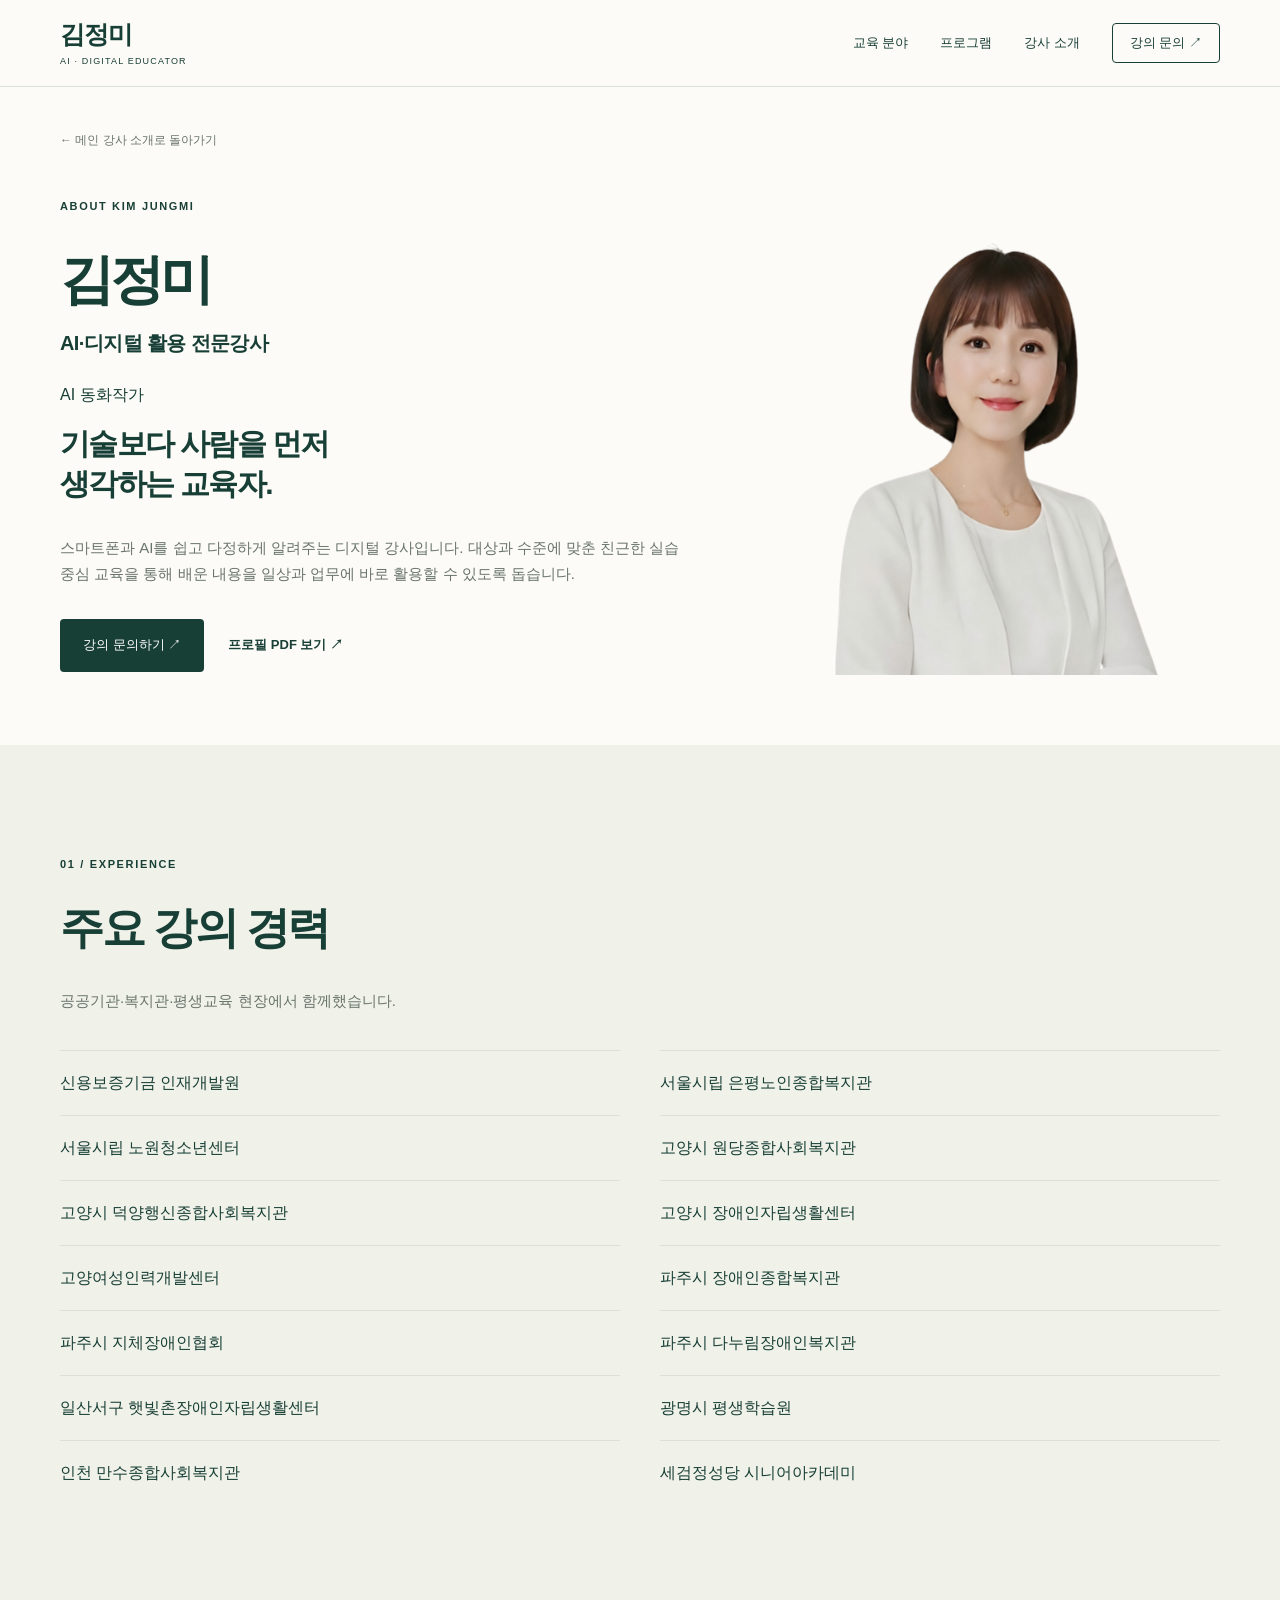
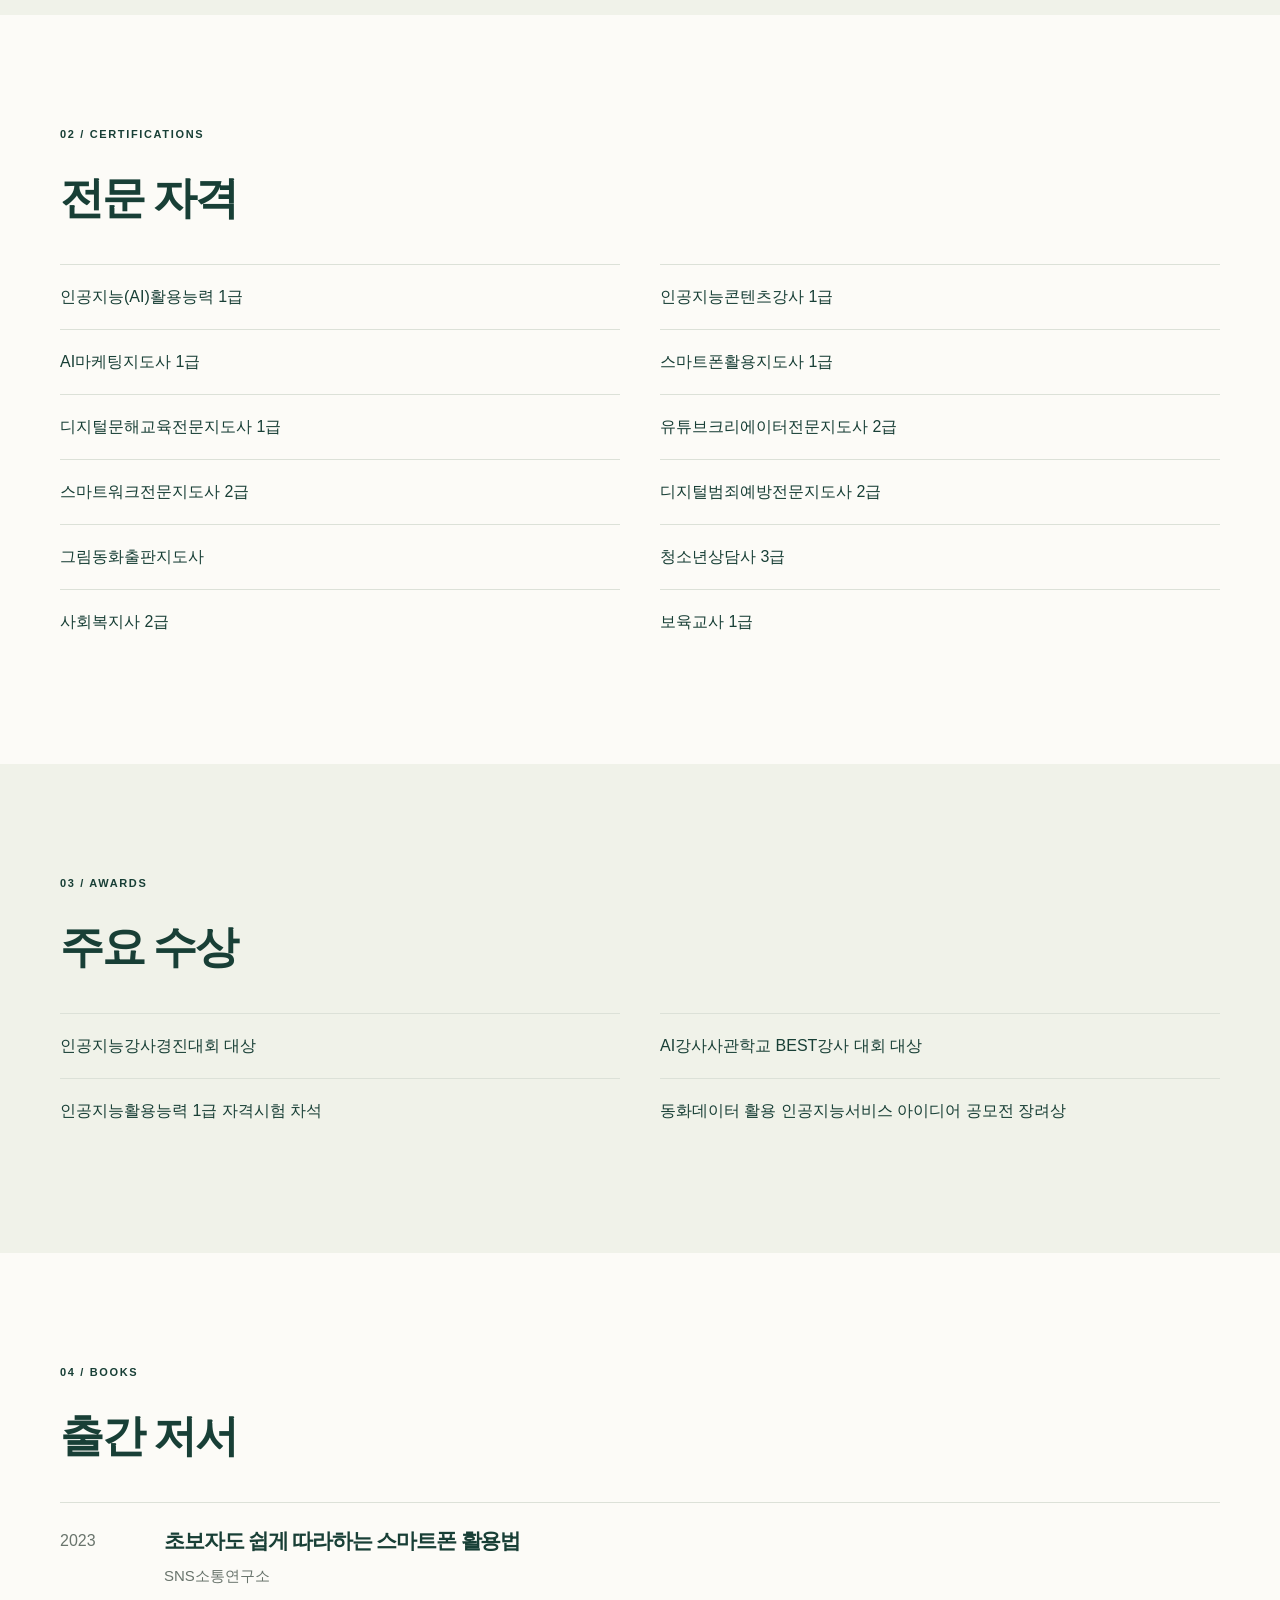
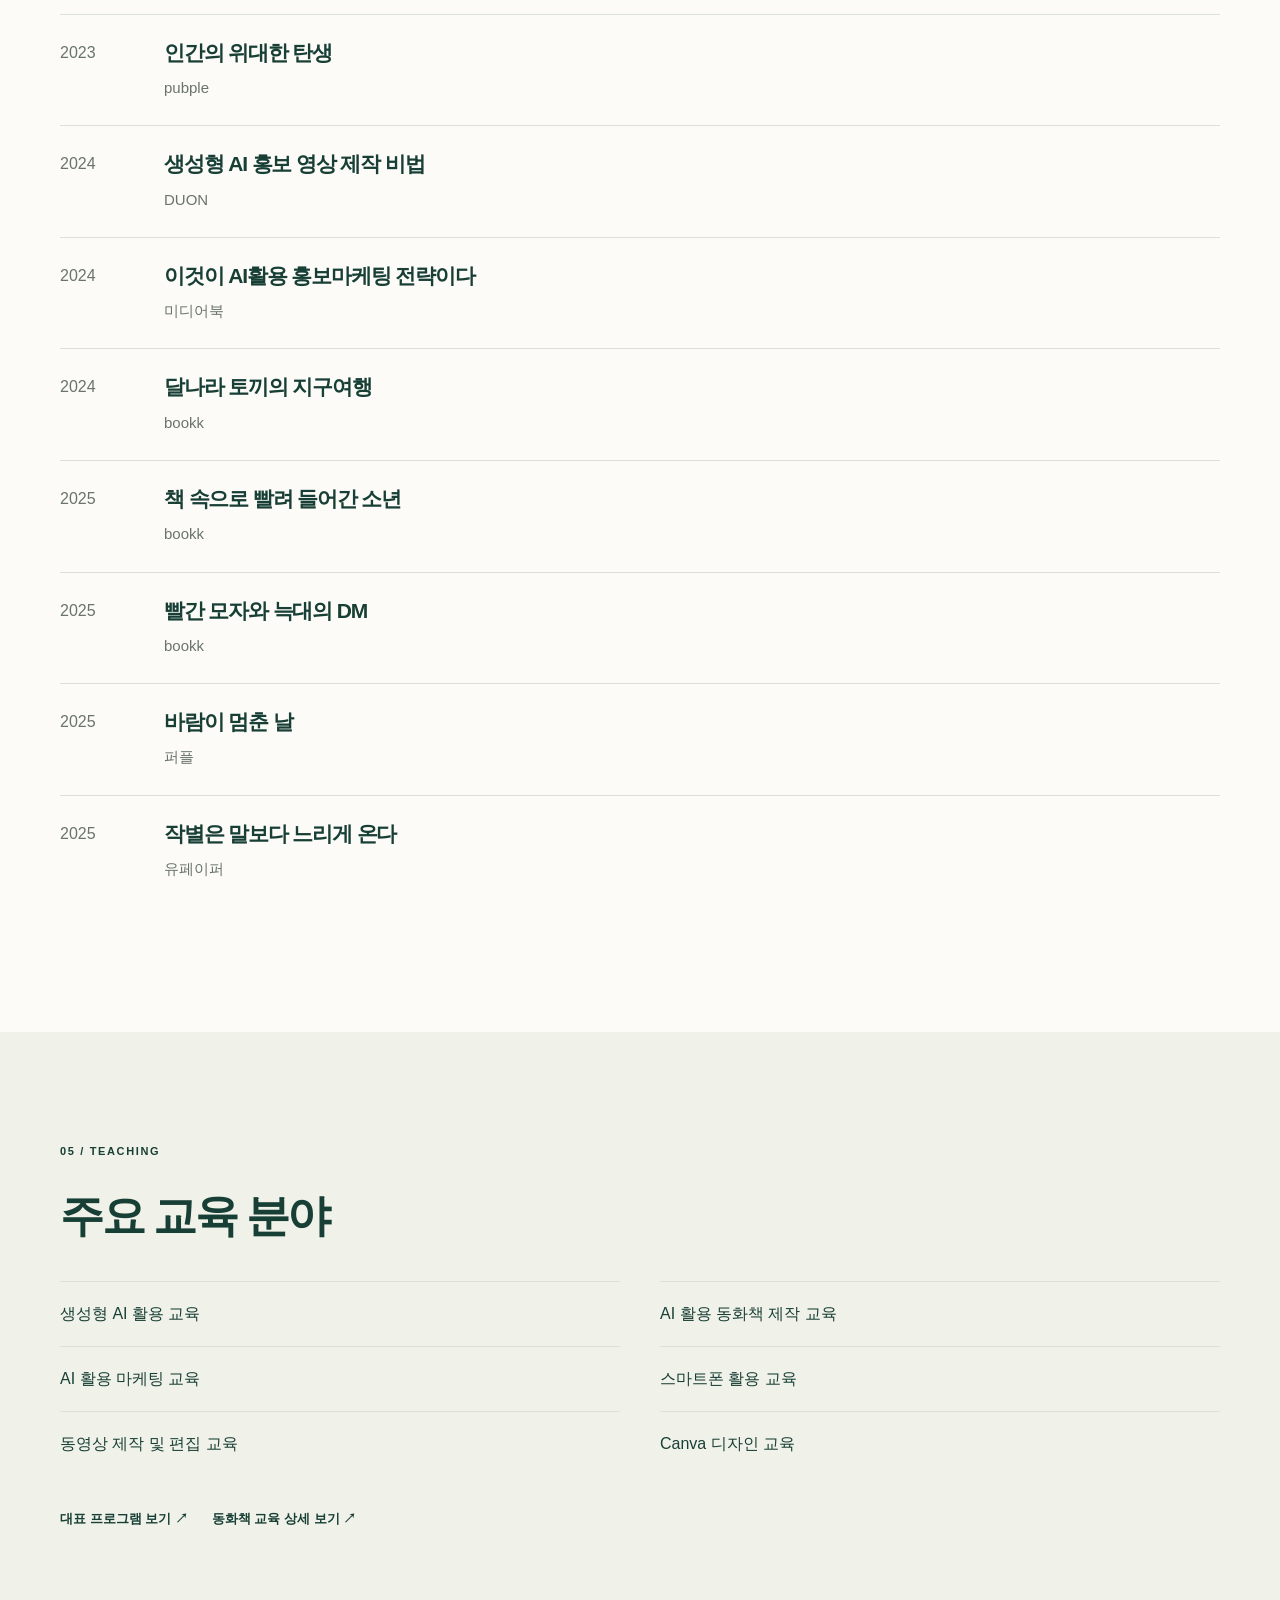
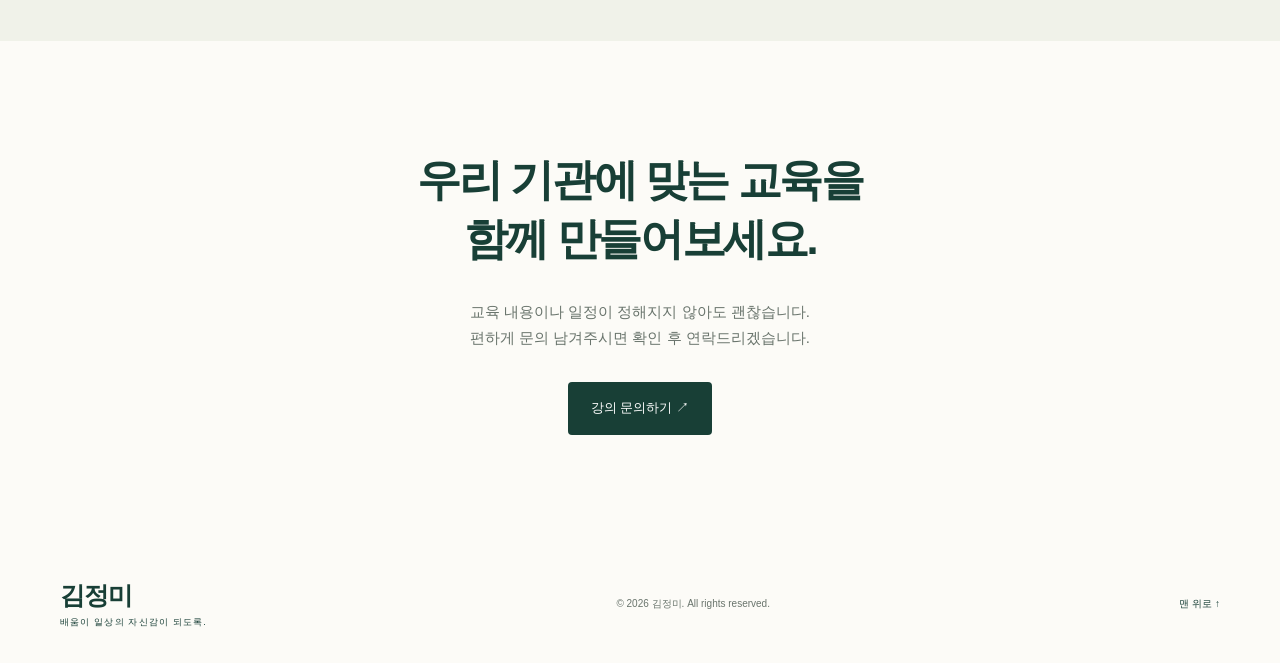
==== about.html @ 9e028fc5 "Add instructor profile page and credential metadata" ====
<!doctype html>
<html lang="ko"><head><meta charset="utf-8"><meta name="viewport" content="width=device-width,initial-scale=1"><meta name="description" content="AI와 디지털을 쉽고 실용적으로 알려주는 실습 중심 강사"><meta name="theme-color" content="#183f36"><title>김정미 강사 소개 | 경력·자격·저서</title><link rel="stylesheet" href="style.css"><link rel="canonical" href="https://gangsa-five.vercel.app/about.html">
<meta property="og:type" content="website">
<meta property="og:locale" content="ko_KR">
<meta property="og:site_name" content="김정미 | AI·디지털 활용 전문강사">
<meta property="og:title" content="김정미 강사 소개 | 경력·자격·저서">
<meta property="og:description" content="AI와 디지털을 쉽고 실용적으로 알려주는 실습 중심 강사">
<meta property="og:url" content="https://gangsa-five.vercel.app/about.html">
<meta property="og:image" content="https://gangsa-five.vercel.app/assets/og-kim-jungmi.png">
<meta property="og:image:type" content="image/png">
<meta property="og:image:width" content="1733">
<meta property="og:image:height" content="907">
<meta property="og:image:alt" content="김정미 AI·디지털 활용 전문강사 소개">
<meta name="twitter:card" content="summary_large_image">
<meta name="twitter:title" content="김정미 강사 소개 | 경력·자격·저서">
<meta name="twitter:description" content="AI와 디지털을 쉽고 실용적으로 알려주는 실습 중심 강사">
<meta name="twitter:image" content="https://gangsa-five.vercel.app/assets/og-kim-jungmi.png">
<meta name="twitter:image:alt" content="김정미 AI·디지털 활용 전문강사 소개"><script type="application/ld+json">{"@context": "https://schema.org", "@type": "ProfilePage", "@id": "https://gangsa-five.vercel.app/about.html#profile", "url": "https://gangsa-five.vercel.app/about.html", "name": "김정미 강사 소개", "mainEntity": {"@context": "https://schema.org", "@type": "Person", "name": "김정미", "jobTitle": "AI·디지털 활용 전문강사", "description": "AI와 디지털을 쉽고 실용적으로 알려주는 실습 중심 강사", "knowsAbout": ["AI 강의", "ChatGPT 교육", "생성형 AI", "스마트폰 교육"], "url": "https://gangsa-five.vercel.app/about.html", "sameAs": ["https://blog.naver.com/jungmi3122", "https://www.instagram.com/kjm.class/"], "@id": "https://gangsa-five.vercel.app/#kim-jungmi", "hasCredential": [{"@type": "EducationalOccupationalCredential", "name": "인공지능(AI)활용능력 1급"}, {"@type": "EducationalOccupationalCredential", "name": "인공지능콘텐츠강사 1급"}, {"@type": "EducationalOccupationalCredential", "name": "AI마케팅지도사 1급"}, {"@type": "EducationalOccupationalCredential", "name": "스마트폰활용지도사 1급"}, {"@type": "EducationalOccupationalCredential", "name": "디지털문해교육전문지도사 1급"}, {"@type": "EducationalOccupationalCredential", "name": "유튜브크리에이터전문지도사 2급"}, {"@type": "EducationalOccupationalCredential", "name": "스마트워크전문지도사 2급"}, {"@type": "EducationalOccupationalCredential", "name": "디지털범죄예방전문지도사 2급"}, {"@type": "EducationalOccupationalCredential", "name": "그림동화출판지도사"}, {"@type": "EducationalOccupationalCredential", "name": "청소년상담사 3급"}, {"@type": "EducationalOccupationalCredential", "name": "사회복지사 2급"}, {"@type": "EducationalOccupationalCredential", "name": "보육교사 1급"}]}}</script></head><body class="course-page profile-page"><a class="skip" href="#main">본문 바로가기</a><header><a class="brand" href="/#">김정미<span>AI · DIGITAL EDUCATOR</span></a><nav aria-label="주요 메뉴"><a href="/#teach">교육 분야</a><a href="/#programs">프로그램</a><a href="about.html">강사 소개</a><a class="nav-cta" href="/#inquiry-form">강의 문의 ↗</a></nav></header><main id="main">
<section class="wrap course-intro"><a class="course-back" href="/#about">← 메인 강사 소개로 돌아가기</a><div class="profile-hero"><div><div class="eyebrow">ABOUT KIM JUNGMI</div><h1>김정미<span>AI·디지털 활용 전문강사</span></h1><p class="identity">AI 동화작가</p><h2>기술보다 사람을 먼저<br>생각하는 교육자.</h2><p>스마트폰과 AI를 쉽고 다정하게 알려주는 디지털 강사입니다. 대상과 수준에 맞춘 친근한 실습 중심 교육을 통해 배운 내용을 일상과 업무에 바로 활용할 수 있도록 돕습니다.</p><div class="actions"><a class="btn" href="/#inquiry-form">강의 문의하기 ↗</a><a class="text-link" href="assets/kim-jungmi-profile.pdf" target="_blank" rel="noopener noreferrer">프로필 PDF 보기 ↗</a></div></div><img src="assets/profile-0.png" alt="AI·디지털 활용 전문강사 김정미" width="420" height="580"></div></section>
<section class="soft"><div class="wrap section"><div class="eyebrow">01 / EXPERIENCE</div><h2>주요 강의 경력</h2><p>공공기관·복지관·평생교육 현장에서 함께했습니다.</p><ul class="profile-list"><li>신용보증기금 인재개발원</li><li>서울시립 은평노인종합복지관</li><li>서울시립 노원청소년센터</li><li>고양시 원당종합사회복지관</li><li>고양시 덕양행신종합사회복지관</li><li>고양시 장애인자립생활센터</li><li>고양여성인력개발센터</li><li>파주시 장애인종합복지관</li><li>파주시 지체장애인협회</li><li>파주시 다누림장애인복지관</li><li>일산서구 햇빛촌장애인자립생활센터</li><li>광명시 평생학습원</li><li>인천 만수종합사회복지관</li><li>세검정성당 시니어아카데미</li></ul></div></section>
<section class="wrap section"><div class="eyebrow">02 / CERTIFICATIONS</div><h2>전문 자격</h2><ul class="profile-list"><li>인공지능(AI)활용능력 1급</li><li>인공지능콘텐츠강사 1급</li><li>AI마케팅지도사 1급</li><li>스마트폰활용지도사 1급</li><li>디지털문해교육전문지도사 1급</li><li>유튜브크리에이터전문지도사 2급</li><li>스마트워크전문지도사 2급</li><li>디지털범죄예방전문지도사 2급</li><li>그림동화출판지도사</li><li>청소년상담사 3급</li><li>사회복지사 2급</li><li>보육교사 1급</li></ul></section>
<section class="soft"><div class="wrap section"><div class="eyebrow">03 / AWARDS</div><h2>주요 수상</h2><ul class="profile-list"><li>인공지능강사경진대회 대상</li><li>AI강사사관학교 BEST강사 대회 대상</li><li>인공지능활용능력 1급 자격시험 차석</li><li>동화데이터 활용 인공지능서비스 아이디어 공모전 장려상</li></ul></div></section>
<section class="wrap section"><div class="eyebrow">04 / BOOKS</div><h2>출간 저서</h2><ul class="profile-books"><li><span>2023</span><div><h3>초보자도 쉽게 따라하는 스마트폰 활용법</h3><p>SNS소통연구소</p></div></li><li><span>2023</span><div><h3>인간의 위대한 탄생</h3><p>pubple</p></div></li><li><span>2024</span><div><h3>생성형 AI 홍보 영상 제작 비법</h3><p>DUON</p></div></li><li><span>2024</span><div><h3>이것이 AI활용 홍보마케팅 전략이다</h3><p>미디어북</p></div></li><li><span>2024</span><div><h3>달나라 토끼의 지구여행</h3><p>bookk</p></div></li><li><span>2025</span><div><h3>책 속으로 빨려 들어간 소년</h3><p>bookk</p></div></li><li><span>2025</span><div><h3>빨간 모자와 늑대의 DM</h3><p>bookk</p></div></li><li><span>2025</span><div><h3>바람이 멈춘 날</h3><p>퍼플</p></div></li><li><span>2025</span><div><h3>작별은 말보다 느리게 온다</h3><p>유페이퍼</p></div></li></ul></section>
<section class="soft"><div class="wrap section"><div class="eyebrow">05 / TEACHING</div><h2>주요 교육 분야</h2><ul class="profile-list"><li>생성형 AI 활용 교육</li><li>AI 활용 동화책 제작 교육</li><li>AI 활용 마케팅 교육</li><li>스마트폰 활용 교육</li><li>동영상 제작 및 편집 교육</li><li>Canva 디자인 교육</li></ul><div class="actions"><a class="text-link" href="/#programs">대표 프로그램 보기 ↗</a><a class="text-link" href="ai-storybook.html">동화책 교육 상세 보기 ↗</a></div></div></section>
<section class="wrap section course-end"><h2>우리 기관에 맞는 교육을<br>함께 만들어보세요.</h2><p>교육 내용이나 일정이 정해지지 않아도 괜찮습니다.<br>편하게 문의 남겨주시면 확인 후 연락드리겠습니다.</p><a class="btn" href="/#inquiry-form">강의 문의하기 ↗</a></section></main><footer class="wrap"><a class="brand" href="/">김정미<span>배움이 일상의 자신감이 되도록.</span></a><p>© <span id="year">2026</span> 김정미. All rights reserved.</p><a href="#main">맨 위로 ↑</a></footer>
<script>document.querySelector('#year').textContent = new Date().getFullYear();</script>
</body></html>
---- style.css ----
:root{--green:#183f36;--muted:#69746c;--paper:#fcfbf7;--line:#dce1d8;--lime:#ddebaf}*{box-sizing:border-box}html{scroll-behavior:smooth;scroll-padding-top:100px}body{margin:0;background:var(--paper);color:var(--green);font-family:Arial,'Malgun Gothic',sans-serif;word-break:keep-all;line-height:1.75}a{color:inherit;text-decoration:none}button,input,select,textarea{font:inherit}button,a,summary{-webkit-tap-highlight-color:transparent}a:focus-visible,button:focus-visible,summary:focus-visible{outline:3px solid #b08243;outline-offset:5px}h1,h2,h3,p{margin-top:0}h1,h2,h3{line-height:1.35;letter-spacing:-.055em}h2{font-size:clamp(30px,3.4vw,46px);font-weight:600;margin-bottom:30px}h3{font-size:23px;font-weight:600}p{color:var(--muted);font-size:15px}em{font-style:normal;color:#658145}.wrap{max-width:1240px;margin:auto;padding-left:40px;padding-right:40px}.section{padding-top:110px;padding-bottom:110px}.eyebrow{font-size:11px;font-weight:700;letter-spacing:.15em;margin-bottom:25px}header{position:sticky;top:0;background:#fcfbf7f2;backdrop-filter:blur(14px);z-index:20;border-bottom:1px solid var(--line);display:flex;align-items:center;justify-content:space-between;padding:19px max(32px,calc((100vw - 1160px)/2));gap:20px}.brand{font-size:25px;font-weight:700;letter-spacing:-.04em;line-height:1.2;flex-shrink:0}.brand span{display:block;font-size:9px;letter-spacing:.13em;font-weight:400;margin-top:7px}nav{display:flex;align-items:center;gap:32px;font-size:13px}nav a:hover,.text-link:hover{color:#789348}.nav-cta{padding:8px 17px;border:1px solid var(--green);border-radius:4px}.hero{display:grid;grid-template-columns:1.15fr 1fr;gap:40px;padding-top:65px}.hero-copy{padding:26px 0}h1{font-size:clamp(38px,4.2vw,58px);line-height:1.4;font-weight:600;margin:0 0 24px;letter-spacing:-.07em}.identity{font-size:16px;color:var(--green);margin-bottom:15px}.identity strong{margin-left:8px}.hero p{line-height:1.85}.tags{display:flex;gap:8px;flex-wrap:wrap;margin:24px 0}.tags span{font-size:11px;border:1px solid #d4ddcd;border-radius:30px;padding:4px 10px}.actions{display:flex;align-items:center;gap:24px;margin-top:32px}.btn{display:inline-flex;justify-content:space-between;align-items:center;gap:32px;background:var(--green);color:#fff;border:0;padding:15px 23px;font-size:13px;border-radius:4px;cursor:pointer;transition:background .2s}.btn:hover{background:#315c48}.text-link{font-size:13px;font-weight:700}.portrait-stage{position:relative;min-height:560px;align-self:end;background:#e9eddf;border-radius:160px 160px 4px 4px;overflow:hidden;margin-top:14px}.portrait-stage img{position:absolute;height:91%;width:auto;max-width:100%;object-fit:contain;object-position:bottom;bottom:0;left:50%;transform:translateX(-50%)}.portrait-word{position:absolute;top:48px;left:30px;line-height:1.5;font-size:14px;color:#78866e}.award{position:absolute;bottom:27px;left:24px;right:24px;background:#fffefaed;display:flex;gap:17px;align-items:center;padding:17px 22px;border:1px solid #fff;border-radius:5px}.award>span{font-size:35px;color:#8d995c}.award small{font-size:10px;color:var(--muted);display:block}.award strong{font-size:15px}.vertical{position:absolute;right:10px;top:145px;writing-mode:vertical-rl;font-size:9px;letter-spacing:.16em;color:#7f8c74}.hero-bottom{grid-column:1/-1;display:flex;justify-content:space-between;border-bottom:1px solid var(--line);padding:15px 0 28px;color:var(--muted);font-size:11px}.hero-bottom a{font-size:9px;letter-spacing:.12em}.section-head{display:flex;justify-content:space-between;align-items:end;gap:30px;margin-bottom:36px}.section-head h2{margin-bottom:0}.section-head p{margin:0}.teach-grid{display:grid;grid-template-columns:repeat(4,1fr);border-top:1px solid var(--line);border-left:1px solid var(--line)}.teach-grid>a{padding:27px 22px;border-right:1px solid var(--line);border-bottom:1px solid var(--line);position:relative;transition:background .2s}.teach-grid>a:hover{background:#eff1e6}.teach-grid small{position:absolute;right:22px;top:30px;font-size:10px;color:var(--muted)}.line-icon{display:block;font-size:36px;font-weight:400;margin-bottom:35px;line-height:1}.teach-grid h3{font-size:19px;margin-bottom:12px}.teach-grid p{font-size:12px;line-height:1.95}.arrow{display:block;text-align:right;font-size:22px;margin-top:25px}.trust{padding:70px 0;background:var(--green);color:#f8f7ef}.trust h2{font-size:32px}.trust .eyebrow{color:#b9cd9a}.metrics{display:grid;grid-template-columns:repeat(4,1fr);margin-top:50px}.metrics>div{padding-left:30px;border-left:1px solid #547064}.metrics>div:first-child{padding-left:0;border:0}.metrics strong{font-size:55px;line-height:1.2;font-weight:400;letter-spacing:-.055em}.metrics span{font-size:18px;margin-left:8px}.metrics p{font-size:12px;color:#c8d2c6;margin:17px 0 0}.references{padding-top:60px;padding-bottom:70px;text-align:center}.references .eyebrow{margin-bottom:15px}.references h3{font-size:20px}.institution-grid{display:grid;grid-template-columns:repeat(3,1fr);gap:20px 25px;margin-top:35px;font-size:14px;font-weight:700;color:#687768}.soft{background:#f0f2e9}.pain-grid,.credentials{display:grid;grid-template-columns:repeat(3,1fr);gap:30px}.pain-grid{margin-top:45px}.pain-grid article{border-top:1px solid #bdc8b6;padding-top:22px}.pain-grid small{font-size:11px;color:#78816b}.pain-grid h3{font-size:22px;line-height:1.6;margin-top:24px}.pain-grid p{font-size:13px}.method{display:grid;grid-template-columns:1.1fr 1fr;gap:90px}.method h2{font-size:36px}.lead{font-size:18px;line-height:1.9}.method-note{margin-top:40px;border-left:3px solid #a6b77c;padding-left:20px;font-size:16px;color:#687963}.steps{padding:0;list-style:none;margin:0}.steps li{display:flex;gap:25px;padding:25px 0;border-bottom:1px solid var(--line)}.steps li:first-child{padding-top:0}.steps li>span{font-size:13px;color:#7c9162;padding-top:4px}.steps h3{margin-bottom:6px}.steps p{margin:0;font-size:13px}.case-grid{display:grid;grid-template-columns:1fr 1fr;gap:28px;margin-top:45px}.case-grid article{background:var(--paper);padding:34px}.case-top{display:flex;align-items:center;justify-content:space-between;font-size:10px;color:#79866f}.case-top b{font-size:42px;font-weight:400;color:#b9c3a8}.case-grid h3{font-size:28px;margin:20px 0 30px}.case-path p{font-size:13px;margin:0;padding:13px 0;border-top:1px solid var(--line)}.case-path small{display:block;font-size:9px;color:#849063;letter-spacing:.1em;margin-bottom:3px}.program{display:grid;grid-template-columns:1fr 1.15fr;gap:60px;padding:46px 0;border-top:1px solid var(--line)}.program-art{min-height:350px;position:relative;display:grid;place-items:center;overflow:hidden;align-self:start;height:380px}.book-art{background:#e4e9d9}.book{width:190px;background:#f7f2df;transform:rotate(-8deg);padding:25px 18px;box-shadow:12px 16px 0 #c8cfb9;border-left:7px solid #647c55;height:262px}.book small{font-size:7px;letter-spacing:.1em}.book strong{display:block;font-size:21px;line-height:1.5;margin-top:17px}.book>span{font-size:56px;display:block;color:#aab873;line-height:1.5}.art-caption{position:absolute;bottom:17px;font-size:8px;letter-spacing:.16em;color:#687b60}.phone-art{background:#eee7d9}.phone{border:5px solid #647767;border-radius:27px;background:#fcfaf1;width:170px;height:270px;padding:25px 13px 12px;transform:rotate(8deg);box-shadow:15px 14px 0 #d6d1c2}.phone small{font-size:8px}.phone strong{display:block;font-size:19px;line-height:1.5;margin-top:10px}.phone p{font-size:8px;margin:13px 0}.app-grid{display:flex;gap:6px;margin-top:16px}.app-grid span{background:#e4eacb;border-radius:6px;padding:4px 7px}.content-art{background:#dce6e1}.content-poster{width:230px;padding:22px;background:#284e42;color:#e5edca;transform:rotate(-5deg);box-shadow:13px 13px 0 #b9cbbb}.content-poster small,.content-poster>span{font-size:7px;letter-spacing:.13em}.content-poster strong{display:block;font-size:36px;line-height:1.3;margin-top:17px}.spark{font-size:68px;line-height:1.2;text-align:right;color:#d9e6a6}.program-copy{padding:10px 0}.program-copy>small,.practice small{font-size:10px;letter-spacing:.07em;color:#7b8b64}.program-copy h3{font-size:30px;margin:16px 0}.program-copy details{border-top:1px solid var(--line);margin-bottom:24px;font-size:13px}.program-copy summary{padding:14px 0}.program-copy ol{padding-left:19px;color:var(--muted)}.program-copy details p{font-size:12px}.practice{margin-top:25px;background:#edf0e3;padding:36px;display:grid;grid-template-columns:1fr 1fr;gap:40px}.practice h3{margin-top:14px}.practice p{font-size:13px}.about{background:#e9eddf}.about-intro{display:grid;grid-template-columns:1fr 1fr;gap:65px;margin-bottom:60px}.about-intro p{font-size:14px}.about-intro .identity{font-size:16px}.credentials article{border-top:1px solid #becab1;padding-top:24px}.credentials small{font-size:10px;letter-spacing:.1em;color:#6f8354}.credentials h3{margin-top:14px}.credentials ul{padding-left:17px;font-size:13px;color:#5e6d58;line-height:2}.credentials summary{font-size:12px}.process{display:grid;grid-template-columns:repeat(4,1fr);margin-top:50px;border-top:1px solid var(--line);gap:35px}.process article{padding-top:22px}.process small{font-size:11px;color:#859968}.process h3{margin:17px 0 10px}.process p{font-size:13px}.faq{max-width:820px;margin:75px auto 0}.faq>h3{font-size:20px;margin-bottom:25px}.faq details{border-bottom:1px solid var(--line)}summary{list-style:none;cursor:pointer;font-weight:600}summary::-webkit-details-marker{display:none}summary span{float:right;color:#809662}details[open] summary span{transform:rotate(45deg)}.faq summary{font-size:15px;padding:22px 0}.faq p{font-size:14px;padding-right:30px;padding-bottom:15px}.contact{background:var(--green);color:#f6f7ed}.contact-grid{display:grid;grid-template-columns:1fr 1fr;gap:70px}.contact .eyebrow{color:#b5c994}.contact h2{font-size:36px}.contact p{color:#c1d0bf}.contact .lead{font-size:17px}.contact-links{margin-top:40px;display:grid;gap:7px;font-size:17px}.contact-links>div{display:flex;gap:22px;font-size:12px;margin-top:22px}form label{display:block;font-size:12px;margin-bottom:17px;color:#e1e8d7}.form-row{display:grid;grid-template-columns:1fr 1fr;gap:16px}input,select,textarea{width:100%;background:#ffffff08;color:#fff;border:1px solid #627967;border-radius:3px;padding:10px 12px;margin-top:7px;font-size:13px;min-width:0}input::placeholder,textarea::placeholder{color:#a4b5a1}select option{background:#183f36}input:focus,select:focus,textarea:focus{outline:2px solid var(--lime);outline-offset:2px}.contact .btn{width:100%;background:var(--lime);color:var(--green);font-weight:700}.form-note{font-size:11px!important}.copy-btn{border:0;background:none;color:#d9e8c6;font-size:11px;cursor:pointer;padding:14px 0;text-decoration:underline}#form-status{font-size:12px}footer{display:flex;align-items:center;justify-content:space-between;padding-top:35px;padding-bottom:35px;gap:20px}footer p,footer>a:last-child{font-size:10px;margin:0}.skip{position:absolute;left:20px;top:-100px;background:white;z-index:100;padding:12px}.skip:focus{top:10px}@media(min-width:1500px){.hero{padding-top:85px}}@media(max-width:1000px){.hero{gap:20px}.portrait-stage{min-height:510px}.wrap{padding-left:28px;padding-right:28px}.teach-grid{grid-template-columns:repeat(2,1fr)}.method,.contact-grid{gap:35px}.program{gap:35px}.metrics strong{font-size:42px}.metrics span{font-size:14px}.metrics>div{padding-left:20px}.pain-grid{gap:20px}.pain-grid h3{font-size:19px}.contact h2,.method h2{font-size:30px}}@media(max-width:700px){html{scroll-padding-top:80px}header{padding:15px 20px}.brand{font-size:22px}.brand span{font-size:7px}nav{gap:10px}nav>a:not(.nav-cta){display:none}.nav-cta{font-size:11px}.wrap{padding-left:22px;padding-right:22px}.section{padding-top:70px;padding-bottom:70px}.hero{display:block;padding-top:28px}.hero-copy{padding-top:12px}h1{font-size:39px}.hero .eyebrow{font-size:9px}.hero-copy>p{font-size:13px}.actions{gap:18px}.btn{padding:14px 18px;gap:18px}.portrait-stage{min-height:440px;max-width:420px;margin:35px auto 0}.portrait-stage img{height:98%}.portrait-word{font-size:12px;top:35px;left:22px}.hero-bottom{margin-top:24px;display:block}.hero-bottom>a{display:none}.hero-bottom>span{font-size:10px}.section-head{display:block}.section-head p{margin-top:25px;font-size:13px}.teach-grid>a{padding:22px 15px}.teach-grid h3{font-size:16px}.teach-grid p{font-size:11px}.line-icon{margin-bottom:25px}.trust{padding:55px 0}.trust h2{font-size:28px}.metrics{grid-template-columns:1fr 1fr;gap:32px 15px}.metrics>div,.metrics>div:first-child{padding:0;border:0}.metrics strong{font-size:43px}.metrics p{font-size:10px}.institution-grid{grid-template-columns:1fr 1fr;font-size:11px;gap:20px 12px}.references{padding-top:50px;padding-bottom:50px}.references h3{font-size:17px}.pain-grid,.case-grid,.credentials,.method,.about-intro,.contact-grid,.program,.practice{grid-template-columns:1fr}.pain-grid{gap:25px}.pain-grid h3{font-size:22px;margin-top:15px}.method{gap:35px}.method h2{font-size:30px}.method-note{margin-top:25px}.case-grid article{padding:25px}.case-grid h3{font-size:25px}.program{gap:22px;padding:30px 0}.program-art{min-height:320px;height:340px}.program-copy h3{font-size:28px}.practice{padding:25px;gap:15px}.about-intro{gap:15px;margin-bottom:35px}.credentials{gap:30px}.process{grid-template-columns:1fr 1fr;gap:25px}.process h3{font-size:21px}.process p{font-size:11px}.faq{margin-top:50px}.faq summary{font-size:13px}.contact h2{font-size:30px}.contact-grid{gap:40px}.form-row{grid-template-columns:1fr;gap:0}footer{flex-wrap:wrap}footer .brand{width:100%;margin-bottom:10px}}@media(prefers-reduced-motion:reduce){html{scroll-behavior:auto}*{transition:none!important}}
/* Keep the portrait caption inside the rounded panel. */
.portrait-word{left:66px;top:72px}
@media(max-width:700px){h1{font-size:33px}.portrait-word{left:58px;top:62px;font-size:11px}}
.portrait-word{display:none}
.google-form-cta{align-self:center}.google-form-cta .btn{justify-content:center}.google-form-cta p{font-size:13px;margin:15px 0 0}
/* TRUST: readable metrics and a secondary profile action. */
.trust .metrics{grid-template-columns:repeat(4,minmax(0,1fr));gap:0}
.trust .metrics>div{min-width:0;padding-right:18px}
.trust .metrics strong{display:inline-flex;align-items:baseline;gap:4px;white-space:nowrap}
.trust .metrics strong span{margin-left:0;letter-spacing:-.025em}
.trust .metrics p{font-size:14px;line-height:1.75}
.trust .metric-note{display:block;margin-top:7px;font-size:12px;line-height:1.7;color:#b6c9ae}
.trust-actions{margin-top:40px}
.trust .profile-link{display:inline-flex;align-items:center;justify-content:center;min-height:48px;padding:11px 22px;border:1px solid #819977;border-radius:4px;color:#ddebaf;font-size:14px;line-height:1.6;transition:background .2s,border-color .2s}
.trust .profile-link:hover{background:#ffffff0d;border-color:#ddebaf}
@media(max-width:700px){.trust .metrics{grid-template-columns:repeat(2,minmax(0,1fr));gap:30px 18px}.trust .metrics>div{padding:0}.trust .metrics p{font-size:14px}.trust .metric-note{font-size:12px}.trust-actions{margin-top:32px}.trust .profile-link{min-height:48px}}
@media(max-width:360px){.trust .metrics{grid-template-columns:1fr}.trust .profile-link{width:100%}}
/* WHAT I TEACH: aligned editorial cards, without decorative icons. */
#teach .teach-grid>a{display:grid;grid-template-rows:subgrid;grid-row:span 4;row-gap:0;padding:26px 22px 22px;min-width:0}
#teach .teach-grid small{position:static;display:block;font-size:12px;line-height:1.5;letter-spacing:.12em;font-variant-numeric:tabular-nums;color:var(--muted);margin:0 0 24px}
#teach .teach-grid h3{margin:0 0 14px;align-self:start}
#teach .teach-grid p{margin:0;align-self:start}
#teach .teach-grid .arrow{margin:24px 0 0;align-self:end;justify-self:end;line-height:1}
@media(max-width:700px){#teach .teach-grid>a{padding:22px 15px 20px}#teach .teach-grid small{font-size:11px;margin-bottom:20px}#teach .teach-grid h3{margin-bottom:12px}#teach .teach-grid .arrow{margin-top:22px}}
.references .references-note{margin:28px 0 0;font-size:14px;color:var(--muted)}
#programs .programs-note{margin:24px 0 0;padding-top:24px;border-top:1px solid var(--line);font-size:14px;line-height:1.9;color:var(--muted)}
/* Secondary profile link after ABOUT credentials. */
#about .about-profile-actions{margin-top:36px}
#about .profile-link{display:inline-flex;align-items:center;justify-content:center;min-height:48px;max-width:100%;padding:11px 22px;border:1px solid #829384;border-radius:4px;color:var(--green);background:transparent;font-size:14px;line-height:1.6;transition:background .2s,border-color .2s}
#about .profile-link:hover{background:#183f3608;border-color:var(--green)}
@media(max-width:700px){#about .about-profile-actions{margin-top:28px}}
/* Learning stories: complete illustration frames at their original ratio. */
.learning-stories .case-grid article{padding:0;overflow:hidden}
.learning-stories .case-photo{position:relative;aspect-ratio:3/2;margin:0;overflow:hidden;background:var(--paper)}
.learning-stories .case-photo img{display:block;width:100%;height:100%;object-fit:contain;object-position:center}


.learning-stories .case-body{padding:28px 34px 34px}
@media(max-width:700px){.learning-stories .case-body{padding:24px 25px 25px}}
/* Signature programs: full landscape images, unchanged source colors. */
#programs .program{grid-template-columns:minmax(0,1.2fr) minmax(0,1fr);gap:48px}
#programs .program-photo{margin:0;align-self:start;aspect-ratio:3/2;min-width:0}
#programs .program-photo img{display:block;width:100%;height:100%;object-fit:contain;object-position:center}
@media(max-width:1000px){#programs .program{gap:30px}}
@media(max-width:700px){#programs .program{grid-template-columns:minmax(0,1fr);gap:22px}}

/* 새 문의 폼에만 적용하여 기존 디자인을 유지합니다. */
#inquiry-form{margin-top:32px;scroll-margin-top:110px}
#inquiry-form .inquiry-fields{display:grid;grid-template-columns:1fr 1fr;gap:18px}
#inquiry-form label{display:block;font-size:15px;margin-bottom:18px}
#inquiry-form input:not([type=checkbox]),#inquiry-form select,#inquiry-form textarea{display:block;box-sizing:border-box;width:100%;margin-top:8px;padding:12px;border:1px solid #a4b4a7;border-radius:0;background:var(--paper);color:var(--green,#183f36);font:inherit}
#inquiry-form textarea{resize:vertical}
#inquiry-form .privacy-row{margin:20px 0}
#inquiry-form input[type=checkbox]{width:18px;height:18px;vertical-align:middle;accent-color:#dfeab0}
#inquiry-form summary{cursor:pointer;color:inherit}
#inquiry-form table{width:100%;border-collapse:collapse;font-size:14px;line-height:1.6;margin:14px 0}
#inquiry-form th,#inquiry-form td{padding:10px;text-align:left;border-bottom:1px solid #819b8d;vertical-align:top}
#inquiry-form th{width:32%}
#inquiry-form button{width:100%;padding:16px;background:#dfeab0;color:#183f36;border:1px solid #dfeab0;font:inherit;cursor:pointer}
#inquiry-form button[aria-disabled=true]{background:#bec8ae;cursor:not-allowed}
#inquiry-form :focus-visible{outline:2px solid #dfeab0;outline-offset:3px}
#inquiry-status{font-size:15px;line-height:1.7;min-height:1.7em}
@media(max-width:700px){#inquiry-form .inquiry-fields{grid-template-columns:1fr;gap:0}}

/* 동화책 상세 페이지 전용 스타일: 메인 페이지에는 적용하지 않습니다. */
.course-page .course-intro{padding-top:38px;padding-bottom:70px}
.course-page .course-back{display:inline-block;font-size:12px;color:var(--muted);margin-bottom:44px}
.course-page .course-hero{display:grid;grid-template-columns:1fr 1.15fr;gap:54px;align-items:center}
.course-page .course-hero figure{margin:0}
.course-page .course-hero img{display:block;width:100%;height:auto}
.course-page .course-hero h1{font-size:clamp(36px,4vw,54px)}
.course-page .course-hero .lead{font-size:16px}
.course-page .course-facts{display:grid;grid-template-columns:repeat(3,1fr);margin:60px 0 0;border-top:1px solid var(--line);padding-top:28px;gap:30px}
.course-page .course-facts dt{font-size:12px;color:var(--muted);margin-bottom:12px}
.course-page .course-facts dd{margin:0;font-size:18px}
.course-page .course-goals{display:grid;grid-template-columns:1fr 1.15fr;gap:54px}
.course-page .steps p{font-size:15px}
.course-page .course-curriculum{list-style:none;padding:0;margin:46px 0 0}
.course-page .course-curriculum>li{display:grid;grid-template-columns:90px 1fr;gap:28px;padding:32px 0;border-top:1px solid var(--line)}
.course-page .course-number{color:#7b8b64;font-size:28px;font-weight:400;line-height:1.4}
.course-page .course-curriculum h3{margin-bottom:18px}
.course-page .course-curriculum ul{padding-left:20px;line-height:2;color:var(--muted);font-size:16px}
.course-page .course-guide h3:not(:first-child){margin-top:32px}
.course-page .course-end{text-align:center}
.course-page .course-end .btn{margin-top:16px}
@media(max-width:700px){.course-page .course-hero,.course-page .course-goals{grid-template-columns:1fr;gap:30px}.course-page .course-intro{padding-top:26px;padding-bottom:50px}.course-page .course-back{margin-bottom:30px}.course-page .course-facts{grid-template-columns:1fr;gap:20px;margin-top:32px}.course-page .course-facts>div{display:grid;grid-template-columns:85px 1fr;gap:12px}.course-page .course-facts dd{font-size:16px}.course-page .course-curriculum>li{grid-template-columns:36px 1fr;gap:15px}.course-page .course-curriculum h3{font-size:21px}.course-page .course-curriculum ul{font-size:15px}.course-page .actions{flex-wrap:wrap}}

/* 강사 이름을 포함한 제목과 소개 페이지: 기존 메인 스타일 유지 */
.hero-copy h1{margin-bottom:15px}.hero-copy h1 .identity{display:block;margin:24px 0 0;font-size:16px;line-height:1.8;font-weight:400;letter-spacing:normal}
.about-profile-actions{display:flex;flex-wrap:wrap;gap:16px}
.profile-page .profile-hero{display:grid;grid-template-columns:1.4fr 1fr;gap:64px;align-items:center}.profile-page .profile-hero img{width:100%;height:auto;max-width:360px;justify-self:center}.profile-page h1 span{display:block;font-size:20px;letter-spacing:-.03em;margin-top:12px}.profile-page .profile-hero h2{font-size:30px}.profile-page .profile-list{list-style:none;padding:0;display:grid;grid-template-columns:repeat(2,minmax(0,1fr));gap:0 40px;margin:36px 0 0}.profile-page .profile-list li{padding:18px 0;border-top:1px solid var(--line);font-size:16px}.profile-page .profile-books{list-style:none;padding:0;margin-top:36px}.profile-page .profile-books li{display:grid;grid-template-columns:80px 1fr;gap:24px;padding:24px 0;border-top:1px solid var(--line)}.profile-page .profile-books h3{font-size:21px;margin-bottom:8px}.profile-page .profile-books p{margin:0}.profile-page .profile-books li>span{color:var(--muted)}
@media(max-width:700px){.profile-page .profile-hero{grid-template-columns:1fr;gap:36px}.profile-page .profile-hero img{max-width:260px}.profile-page .profile-list{grid-template-columns:1fr}.profile-page .profile-books li{grid-template-columns:48px 1fr;gap:16px}}
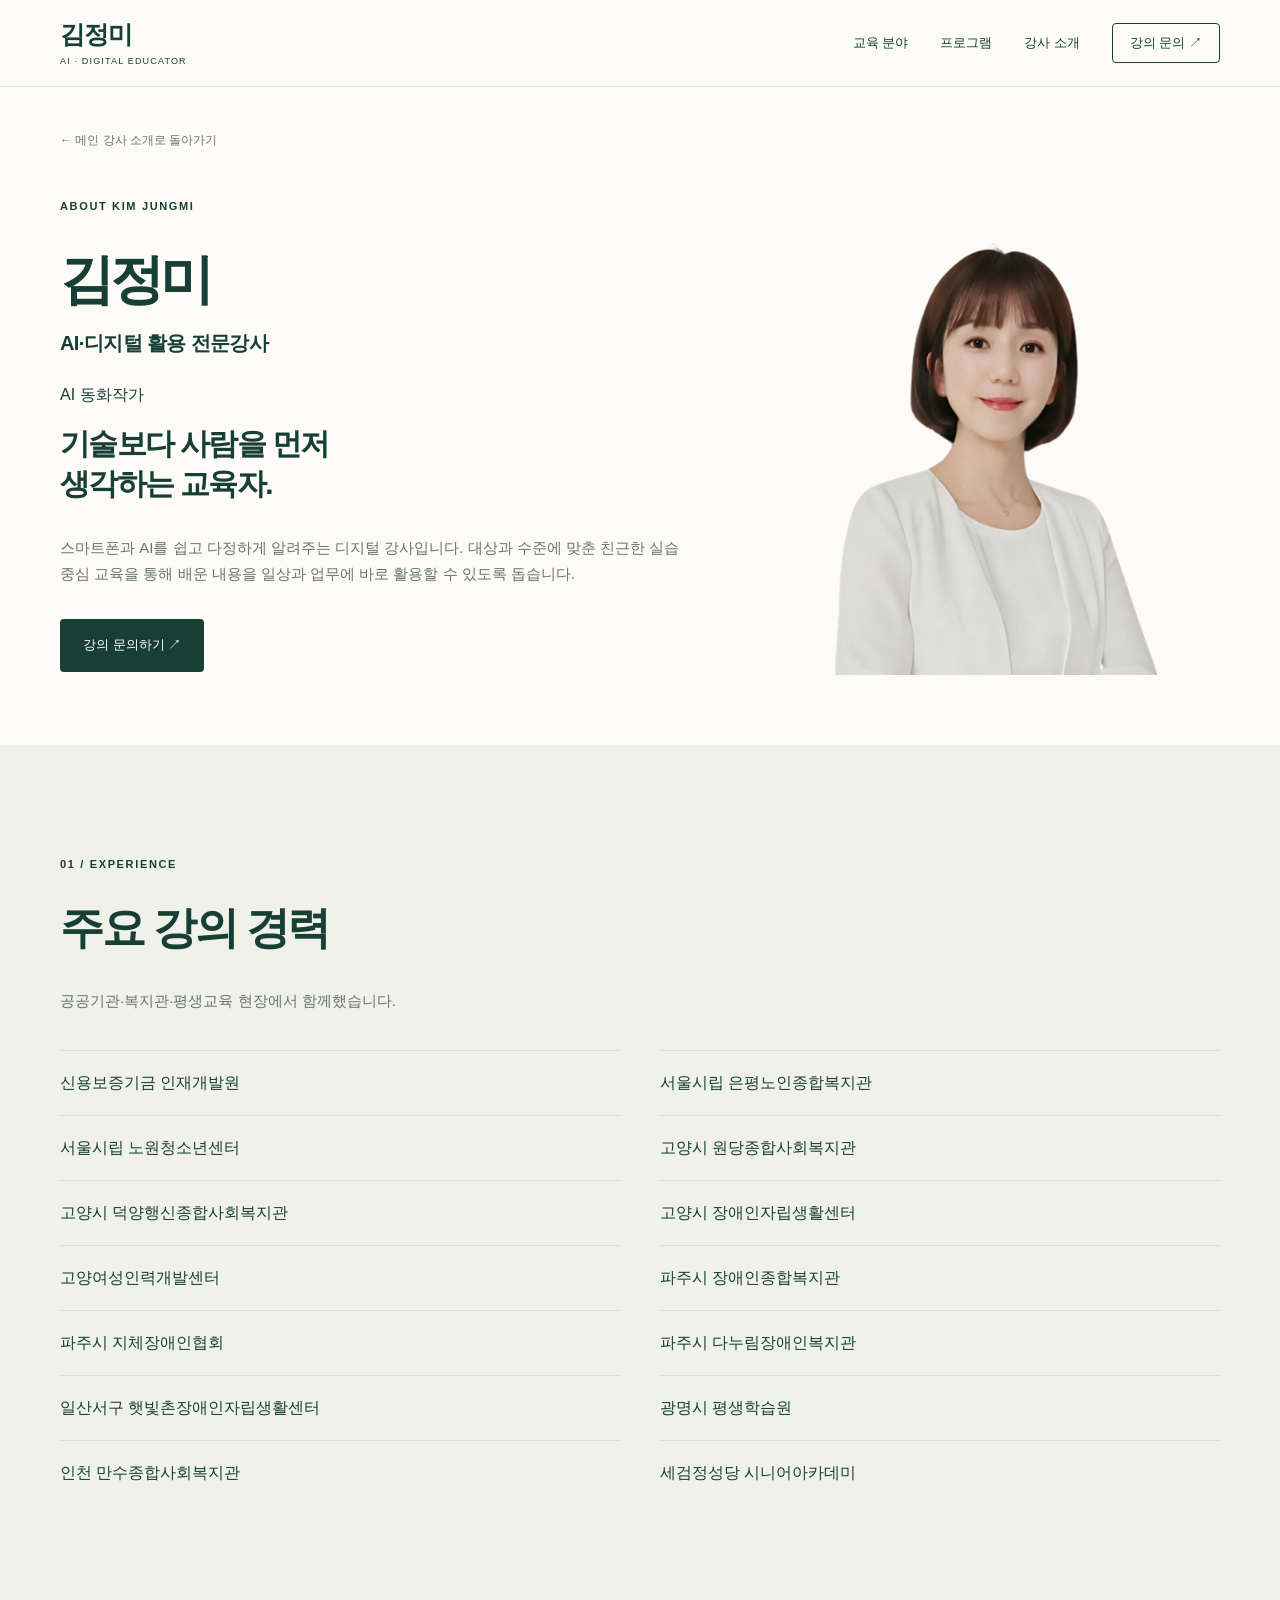
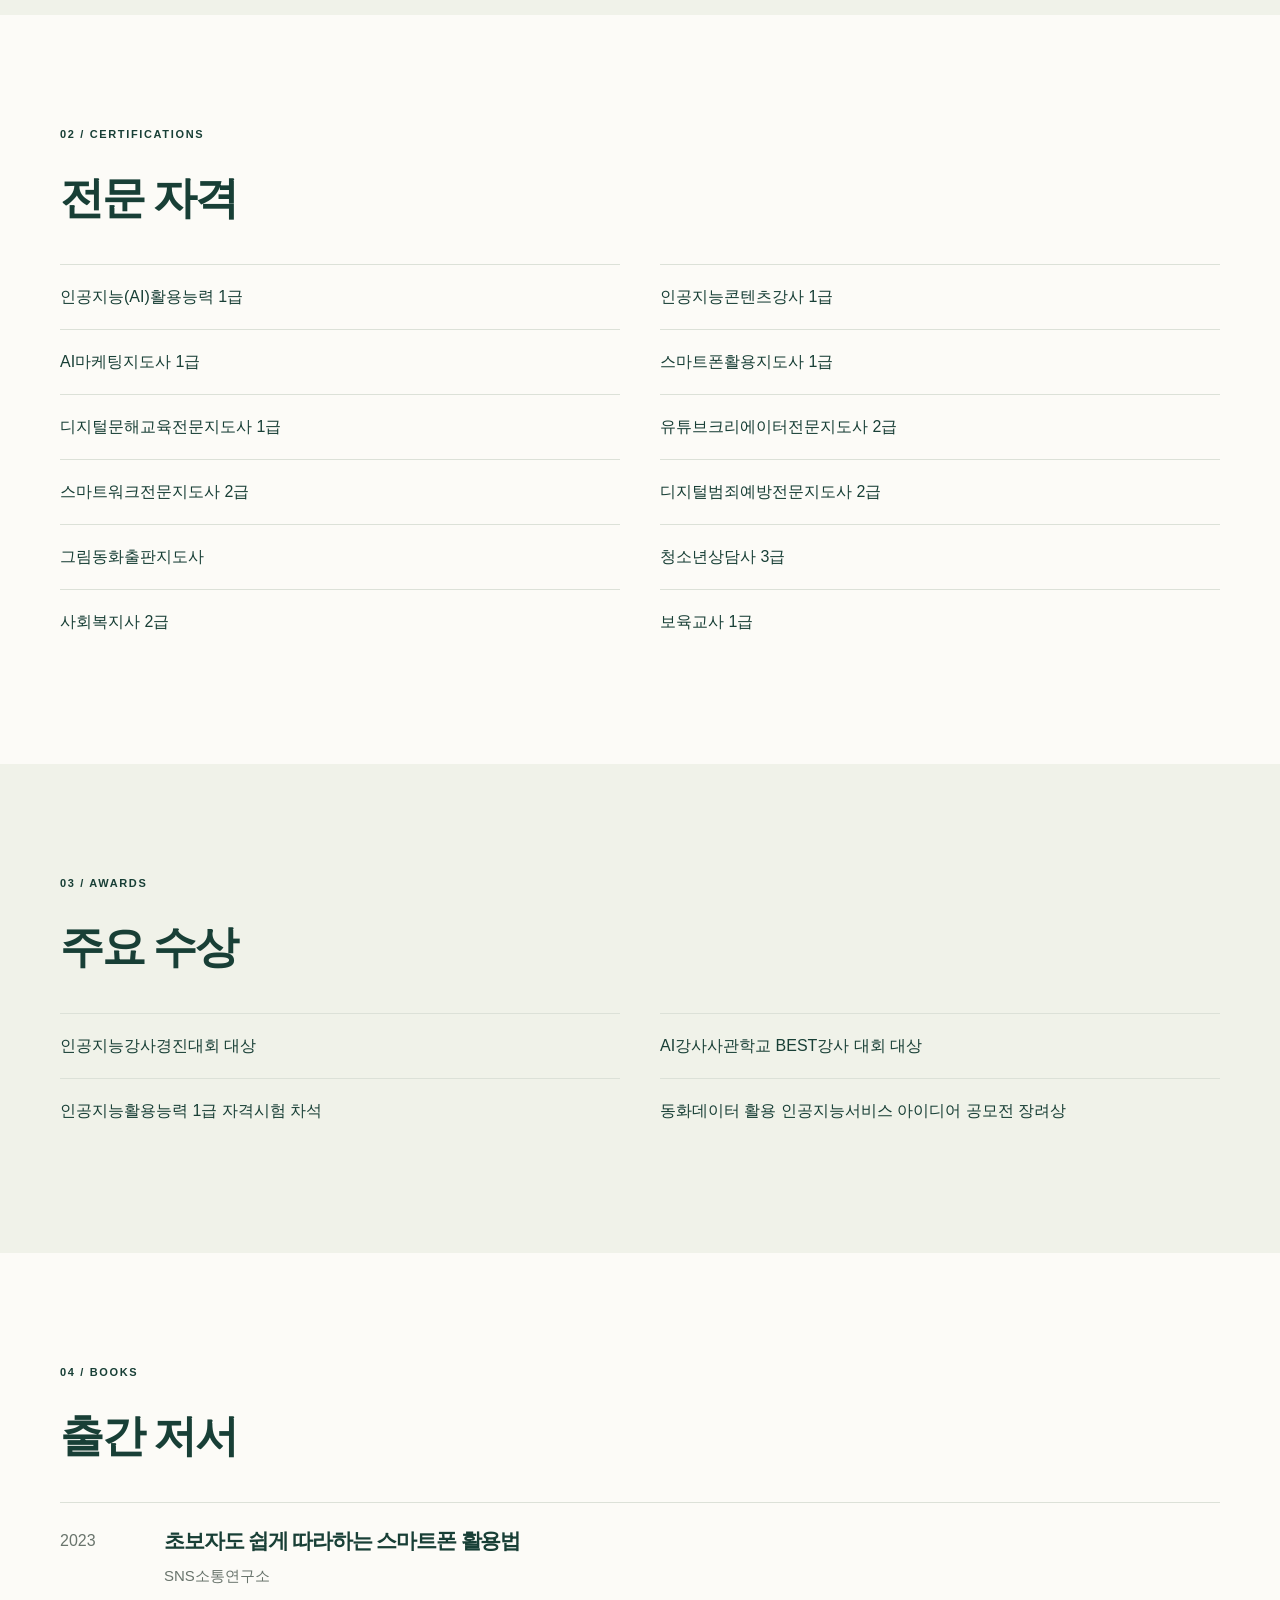
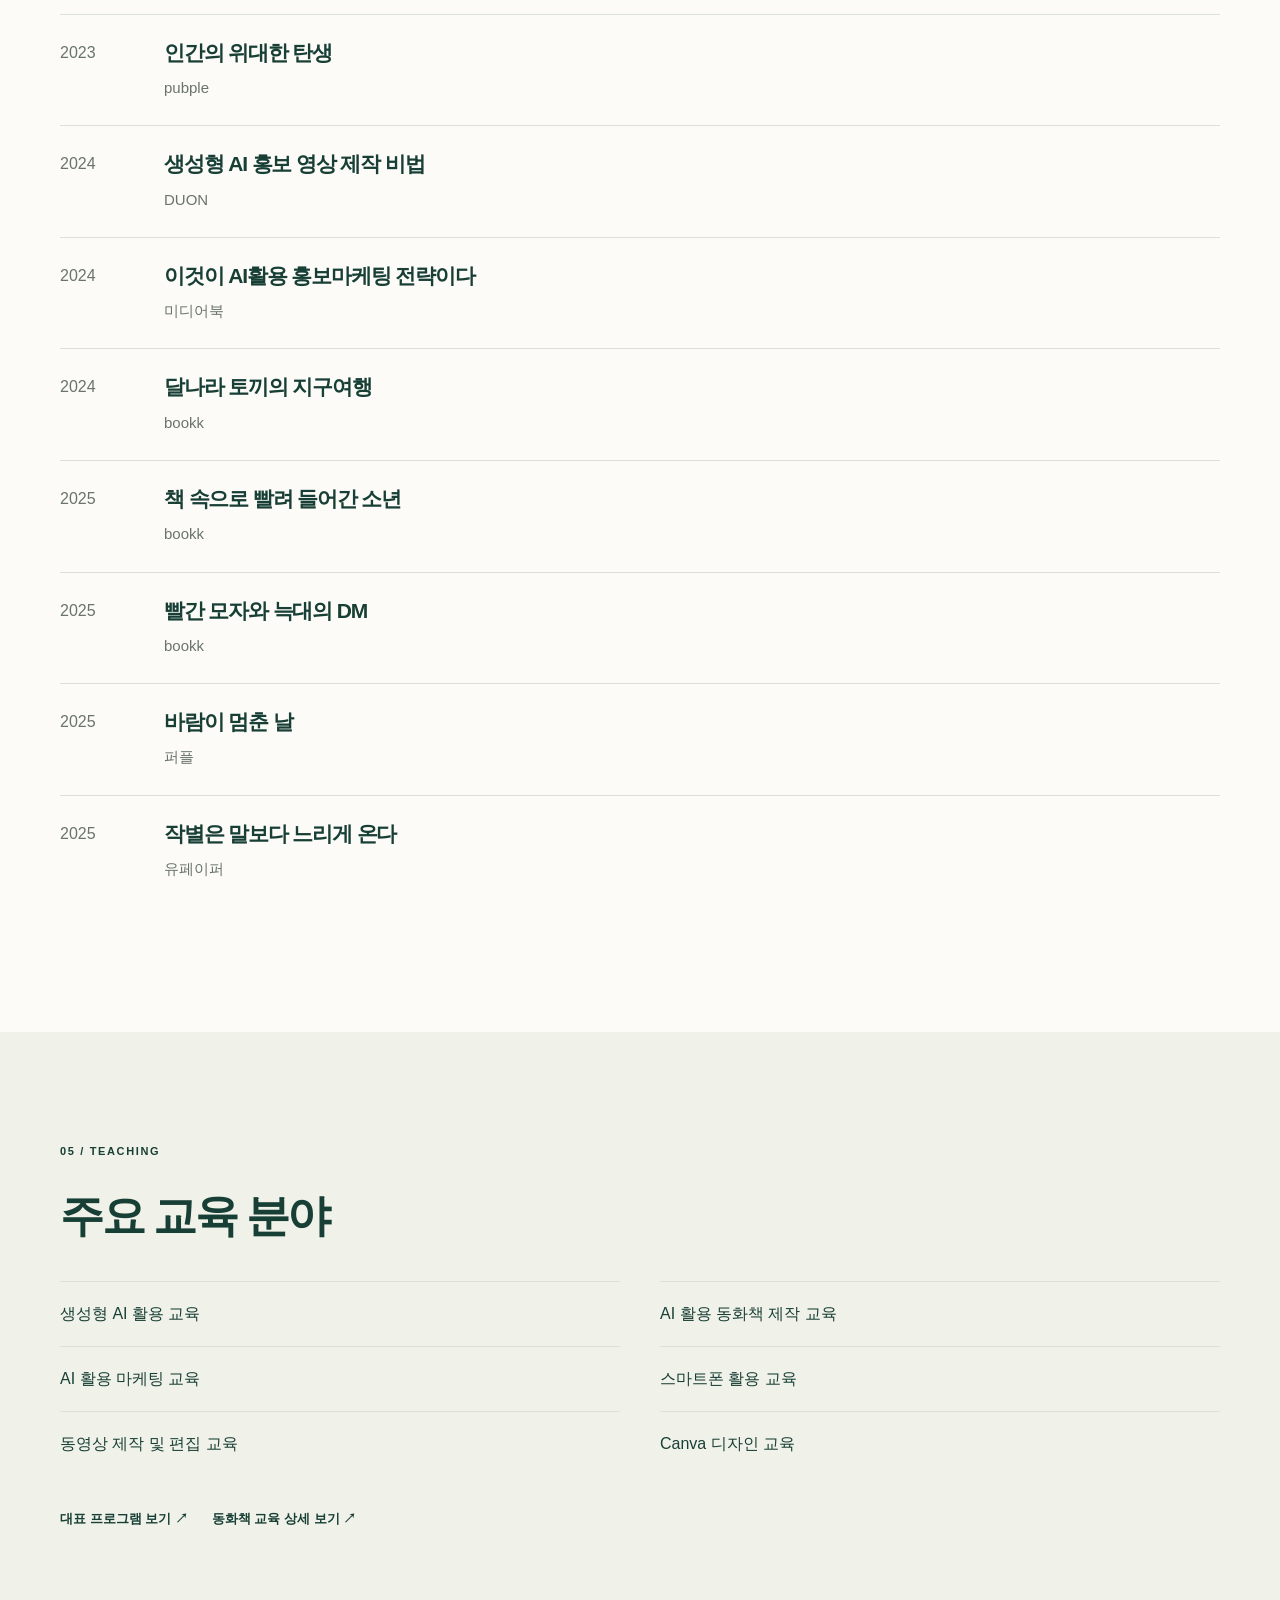
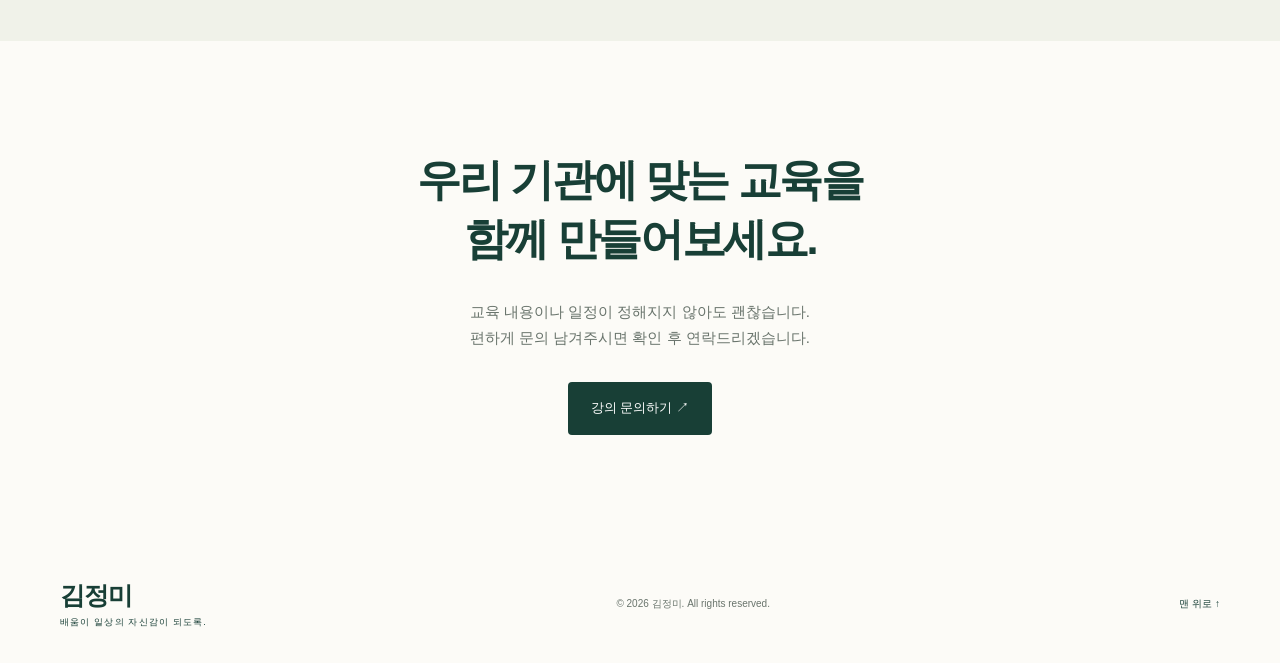
==== commit e6455522: "Replace profile PDF links with web profile" ====
--- a/about.html
+++ b/about.html
@@ -16,7 +16,7 @@
 <meta name="twitter:description" content="AI와 디지털을 쉽고 실용적으로 알려주는 실습 중심 강사">
 <meta name="twitter:image" content="https://gangsa-five.vercel.app/assets/og-kim-jungmi.png">
 <meta name="twitter:image:alt" content="김정미 AI·디지털 활용 전문강사 소개"><script type="application/ld+json">{"@context": "https://schema.org", "@type": "ProfilePage", "@id": "https://gangsa-five.vercel.app/about.html#profile", "url": "https://gangsa-five.vercel.app/about.html", "name": "김정미 강사 소개", "mainEntity": {"@context": "https://schema.org", "@type": "Person", "name": "김정미", "jobTitle": "AI·디지털 활용 전문강사", "description": "AI와 디지털을 쉽고 실용적으로 알려주는 실습 중심 강사", "knowsAbout": ["AI 강의", "ChatGPT 교육", "생성형 AI", "스마트폰 교육"], "url": "https://gangsa-five.vercel.app/about.html", "sameAs": ["https://blog.naver.com/jungmi3122", "https://www.instagram.com/kjm.class/"], "@id": "https://gangsa-five.vercel.app/#kim-jungmi", "hasCredential": [{"@type": "EducationalOccupationalCredential", "name": "인공지능(AI)활용능력 1급"}, {"@type": "EducationalOccupationalCredential", "name": "인공지능콘텐츠강사 1급"}, {"@type": "EducationalOccupationalCredential", "name": "AI마케팅지도사 1급"}, {"@type": "EducationalOccupationalCredential", "name": "스마트폰활용지도사 1급"}, {"@type": "EducationalOccupationalCredential", "name": "디지털문해교육전문지도사 1급"}, {"@type": "EducationalOccupationalCredential", "name": "유튜브크리에이터전문지도사 2급"}, {"@type": "EducationalOccupationalCredential", "name": "스마트워크전문지도사 2급"}, {"@type": "EducationalOccupationalCredential", "name": "디지털범죄예방전문지도사 2급"}, {"@type": "EducationalOccupationalCredential", "name": "그림동화출판지도사"}, {"@type": "EducationalOccupationalCredential", "name": "청소년상담사 3급"}, {"@type": "EducationalOccupationalCredential", "name": "사회복지사 2급"}, {"@type": "EducationalOccupationalCredential", "name": "보육교사 1급"}]}}</script></head><body class="course-page profile-page"><a class="skip" href="#main">본문 바로가기</a><header><a class="brand" href="/#">김정미<span>AI · DIGITAL EDUCATOR</span></a><nav aria-label="주요 메뉴"><a href="/#teach">교육 분야</a><a href="/#programs">프로그램</a><a href="about.html">강사 소개</a><a class="nav-cta" href="/#inquiry-form">강의 문의 ↗</a></nav></header><main id="main">
-<section class="wrap course-intro"><a class="course-back" href="/#about">← 메인 강사 소개로 돌아가기</a><div class="profile-hero"><div><div class="eyebrow">ABOUT KIM JUNGMI</div><h1>김정미<span>AI·디지털 활용 전문강사</span></h1><p class="identity">AI 동화작가</p><h2>기술보다 사람을 먼저<br>생각하는 교육자.</h2><p>스마트폰과 AI를 쉽고 다정하게 알려주는 디지털 강사입니다. 대상과 수준에 맞춘 친근한 실습 중심 교육을 통해 배운 내용을 일상과 업무에 바로 활용할 수 있도록 돕습니다.</p><div class="actions"><a class="btn" href="/#inquiry-form">강의 문의하기 ↗</a><a class="text-link" href="assets/kim-jungmi-profile.pdf" target="_blank" rel="noopener noreferrer">프로필 PDF 보기 ↗</a></div></div><img src="assets/profile-0.png" alt="AI·디지털 활용 전문강사 김정미" width="420" height="580"></div></section>
+<section class="wrap course-intro"><a class="course-back" href="/#about">← 메인 강사 소개로 돌아가기</a><div class="profile-hero"><div><div class="eyebrow">ABOUT KIM JUNGMI</div><h1>김정미<span>AI·디지털 활용 전문강사</span></h1><p class="identity">AI 동화작가</p><h2>기술보다 사람을 먼저<br>생각하는 교육자.</h2><p>스마트폰과 AI를 쉽고 다정하게 알려주는 디지털 강사입니다. 대상과 수준에 맞춘 친근한 실습 중심 교육을 통해 배운 내용을 일상과 업무에 바로 활용할 수 있도록 돕습니다.</p><div class="actions"><a class="btn" href="/#inquiry-form">강의 문의하기 ↗</a></div></div><img src="assets/profile-0.png" alt="AI·디지털 활용 전문강사 김정미" width="420" height="580"></div></section>
 <section class="soft"><div class="wrap section"><div class="eyebrow">01 / EXPERIENCE</div><h2>주요 강의 경력</h2><p>공공기관·복지관·평생교육 현장에서 함께했습니다.</p><ul class="profile-list"><li>신용보증기금 인재개발원</li><li>서울시립 은평노인종합복지관</li><li>서울시립 노원청소년센터</li><li>고양시 원당종합사회복지관</li><li>고양시 덕양행신종합사회복지관</li><li>고양시 장애인자립생활센터</li><li>고양여성인력개발센터</li><li>파주시 장애인종합복지관</li><li>파주시 지체장애인협회</li><li>파주시 다누림장애인복지관</li><li>일산서구 햇빛촌장애인자립생활센터</li><li>광명시 평생학습원</li><li>인천 만수종합사회복지관</li><li>세검정성당 시니어아카데미</li></ul></div></section>
 <section class="wrap section"><div class="eyebrow">02 / CERTIFICATIONS</div><h2>전문 자격</h2><ul class="profile-list"><li>인공지능(AI)활용능력 1급</li><li>인공지능콘텐츠강사 1급</li><li>AI마케팅지도사 1급</li><li>스마트폰활용지도사 1급</li><li>디지털문해교육전문지도사 1급</li><li>유튜브크리에이터전문지도사 2급</li><li>스마트워크전문지도사 2급</li><li>디지털범죄예방전문지도사 2급</li><li>그림동화출판지도사</li><li>청소년상담사 3급</li><li>사회복지사 2급</li><li>보육교사 1급</li></ul></section>
 <section class="soft"><div class="wrap section"><div class="eyebrow">03 / AWARDS</div><h2>주요 수상</h2><ul class="profile-list"><li>인공지능강사경진대회 대상</li><li>AI강사사관학교 BEST강사 대회 대상</li><li>인공지능활용능력 1급 자격시험 차석</li><li>동화데이터 활용 인공지능서비스 아이디어 공모전 장려상</li></ul></div></section>
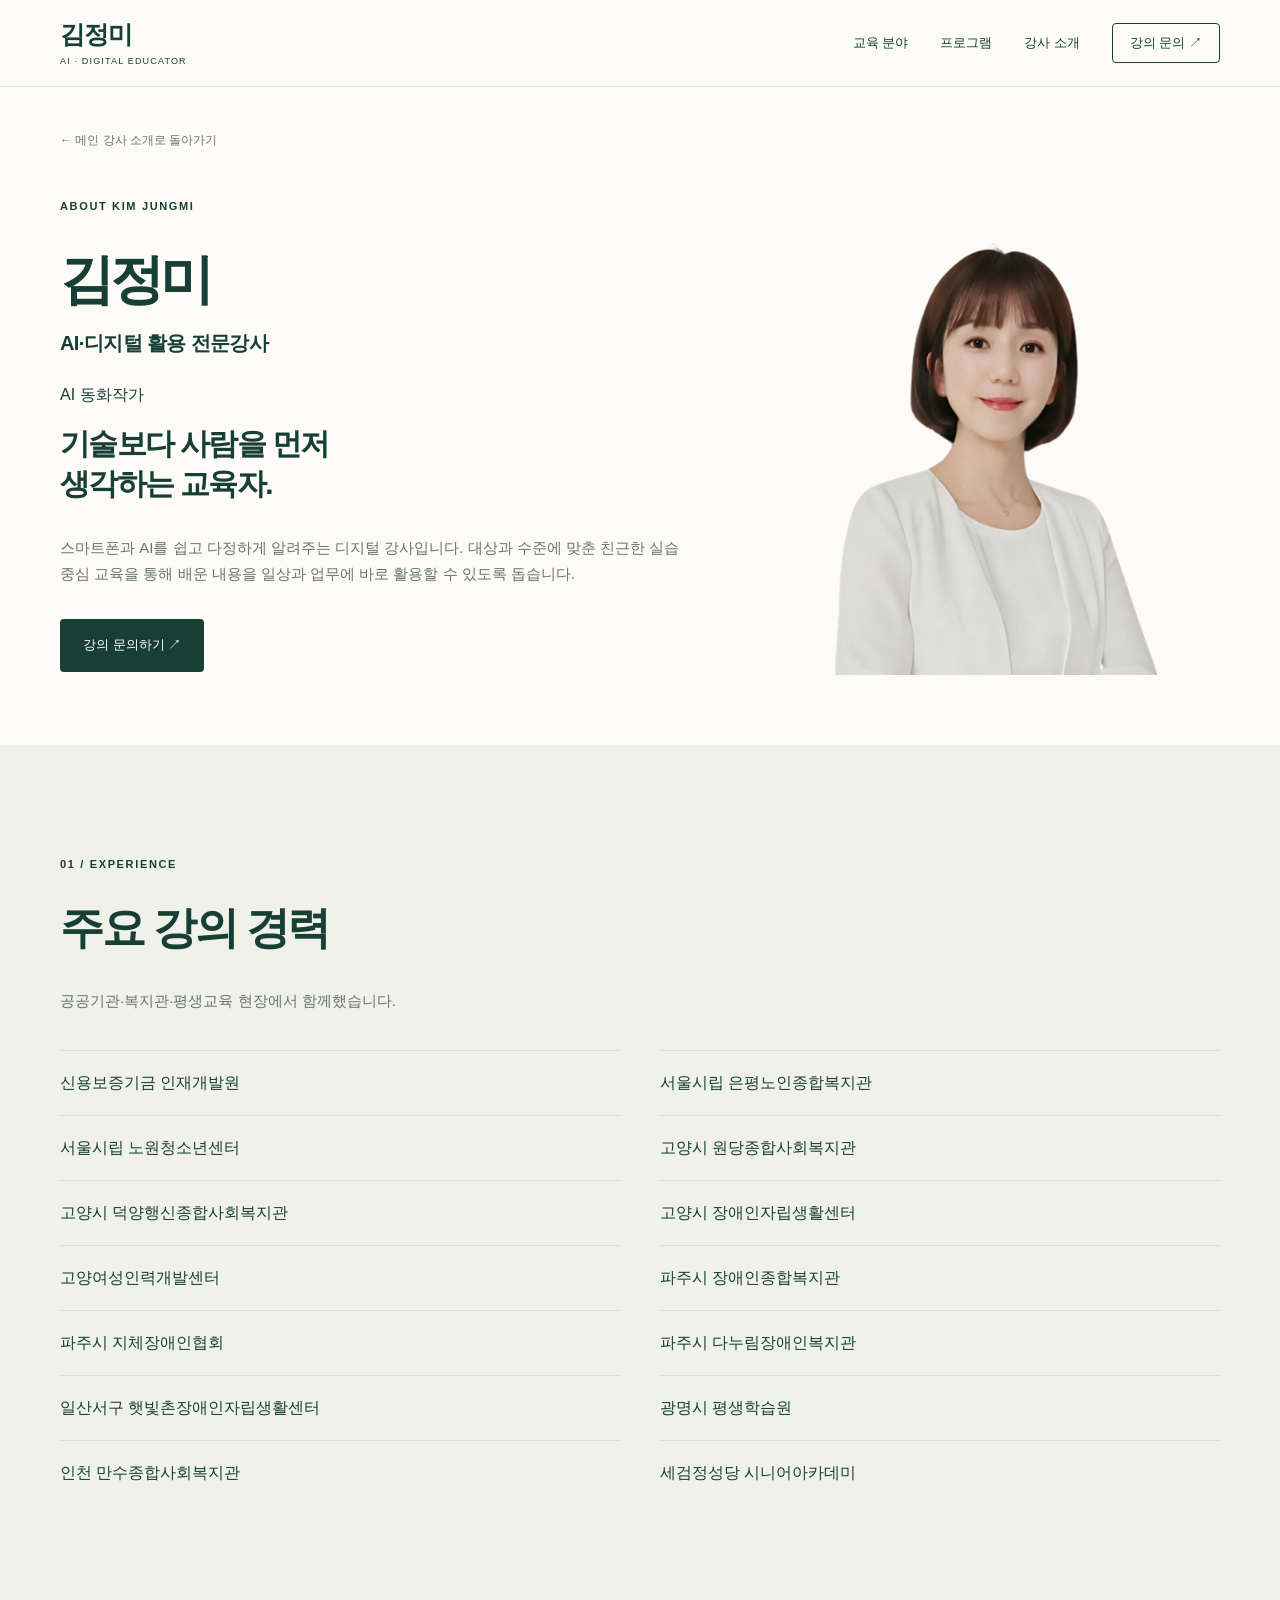
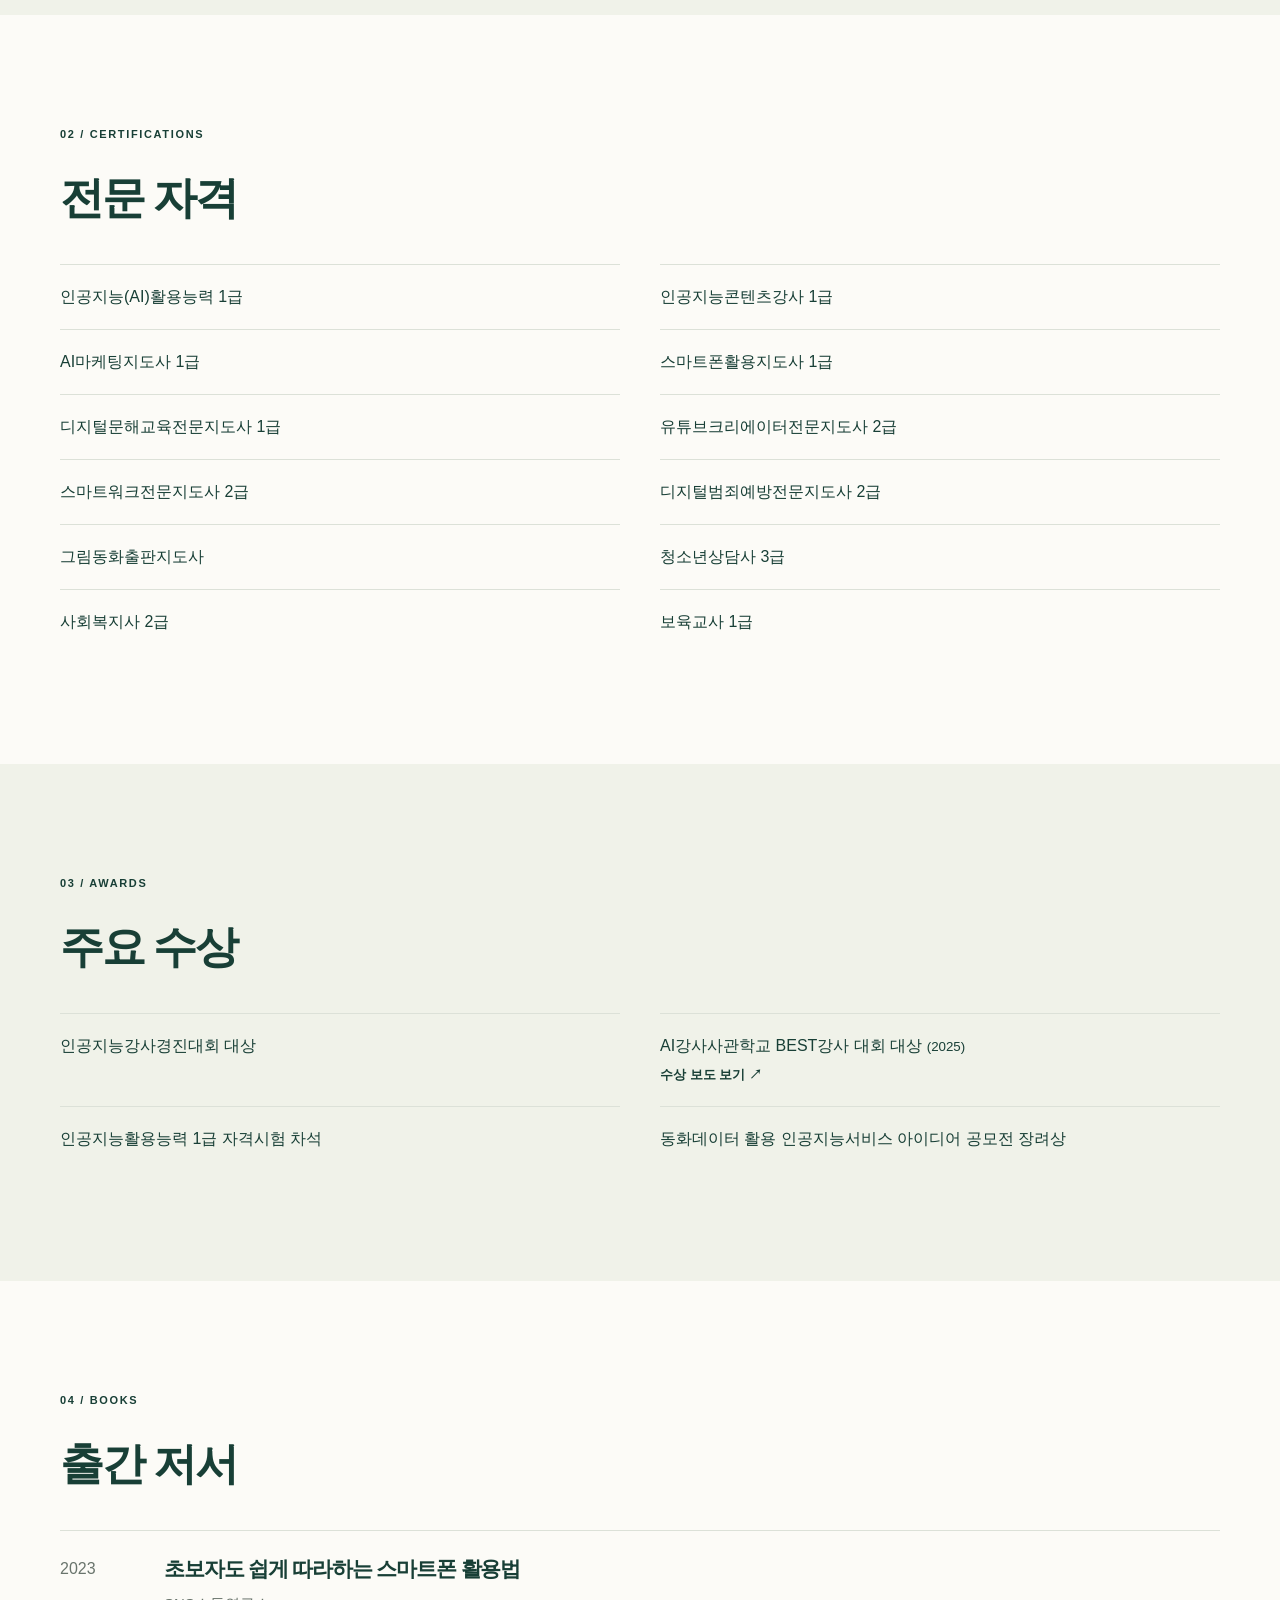
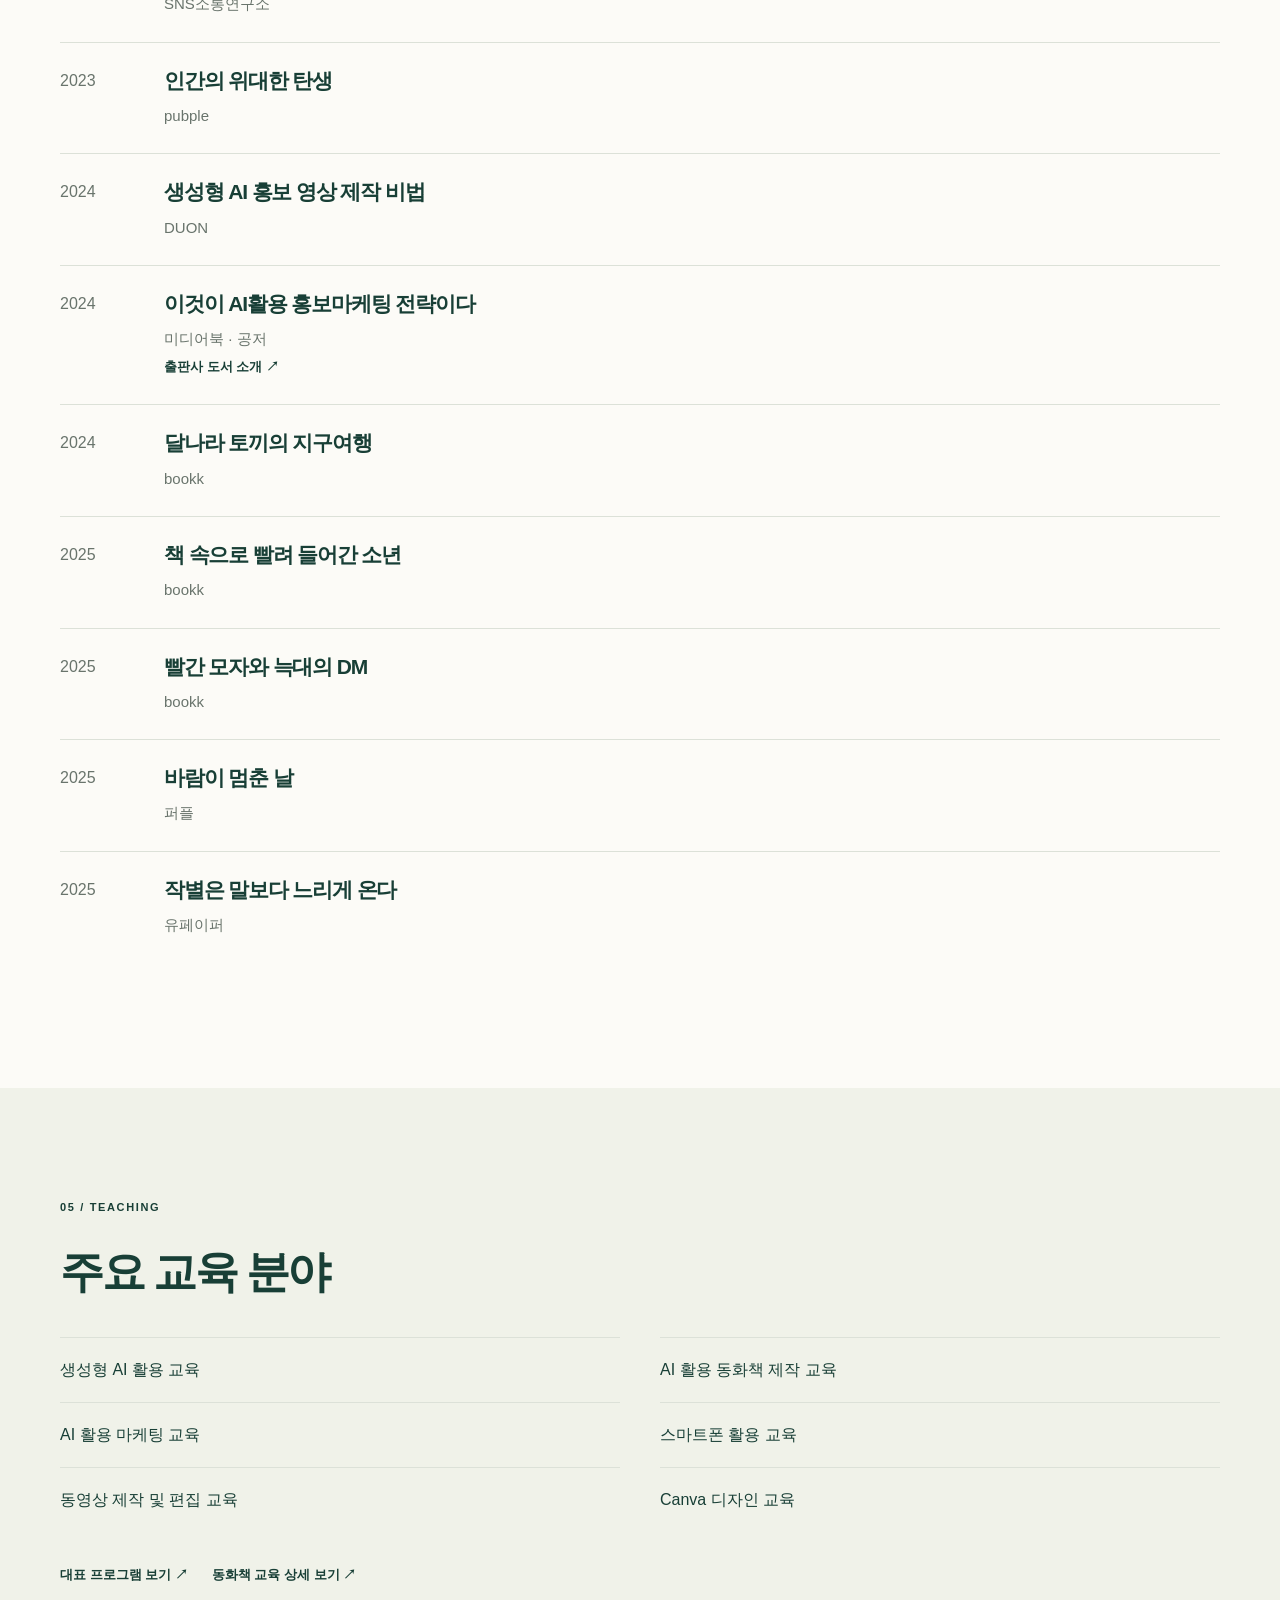
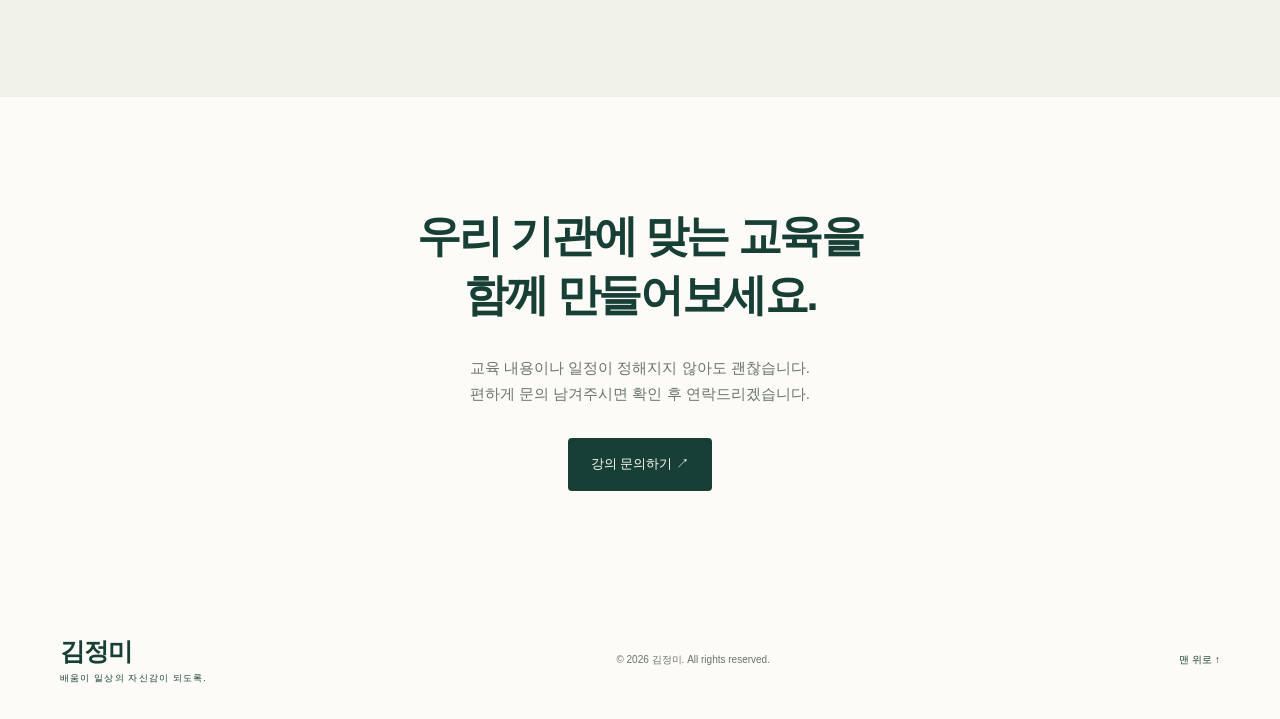
==== commit 9f8ae045: "Add verifiable award and publication references" ====
--- a/about.html
+++ b/about.html
@@ -19,8 +19,8 @@
 <section class="wrap course-intro"><a class="course-back" href="/#about">← 메인 강사 소개로 돌아가기</a><div class="profile-hero"><div><div class="eyebrow">ABOUT KIM JUNGMI</div><h1>김정미<span>AI·디지털 활용 전문강사</span></h1><p class="identity">AI 동화작가</p><h2>기술보다 사람을 먼저<br>생각하는 교육자.</h2><p>스마트폰과 AI를 쉽고 다정하게 알려주는 디지털 강사입니다. 대상과 수준에 맞춘 친근한 실습 중심 교육을 통해 배운 내용을 일상과 업무에 바로 활용할 수 있도록 돕습니다.</p><div class="actions"><a class="btn" href="/#inquiry-form">강의 문의하기 ↗</a></div></div><img src="assets/profile-0.png" alt="AI·디지털 활용 전문강사 김정미" width="420" height="580"></div></section>
 <section class="soft"><div class="wrap section"><div class="eyebrow">01 / EXPERIENCE</div><h2>주요 강의 경력</h2><p>공공기관·복지관·평생교육 현장에서 함께했습니다.</p><ul class="profile-list"><li>신용보증기금 인재개발원</li><li>서울시립 은평노인종합복지관</li><li>서울시립 노원청소년센터</li><li>고양시 원당종합사회복지관</li><li>고양시 덕양행신종합사회복지관</li><li>고양시 장애인자립생활센터</li><li>고양여성인력개발센터</li><li>파주시 장애인종합복지관</li><li>파주시 지체장애인협회</li><li>파주시 다누림장애인복지관</li><li>일산서구 햇빛촌장애인자립생활센터</li><li>광명시 평생학습원</li><li>인천 만수종합사회복지관</li><li>세검정성당 시니어아카데미</li></ul></div></section>
 <section class="wrap section"><div class="eyebrow">02 / CERTIFICATIONS</div><h2>전문 자격</h2><ul class="profile-list"><li>인공지능(AI)활용능력 1급</li><li>인공지능콘텐츠강사 1급</li><li>AI마케팅지도사 1급</li><li>스마트폰활용지도사 1급</li><li>디지털문해교육전문지도사 1급</li><li>유튜브크리에이터전문지도사 2급</li><li>스마트워크전문지도사 2급</li><li>디지털범죄예방전문지도사 2급</li><li>그림동화출판지도사</li><li>청소년상담사 3급</li><li>사회복지사 2급</li><li>보육교사 1급</li></ul></section>
-<section class="soft"><div class="wrap section"><div class="eyebrow">03 / AWARDS</div><h2>주요 수상</h2><ul class="profile-list"><li>인공지능강사경진대회 대상</li><li>AI강사사관학교 BEST강사 대회 대상</li><li>인공지능활용능력 1급 자격시험 차석</li><li>동화데이터 활용 인공지능서비스 아이디어 공모전 장려상</li></ul></div></section>
-<section class="wrap section"><div class="eyebrow">04 / BOOKS</div><h2>출간 저서</h2><ul class="profile-books"><li><span>2023</span><div><h3>초보자도 쉽게 따라하는 스마트폰 활용법</h3><p>SNS소통연구소</p></div></li><li><span>2023</span><div><h3>인간의 위대한 탄생</h3><p>pubple</p></div></li><li><span>2024</span><div><h3>생성형 AI 홍보 영상 제작 비법</h3><p>DUON</p></div></li><li><span>2024</span><div><h3>이것이 AI활용 홍보마케팅 전략이다</h3><p>미디어북</p></div></li><li><span>2024</span><div><h3>달나라 토끼의 지구여행</h3><p>bookk</p></div></li><li><span>2025</span><div><h3>책 속으로 빨려 들어간 소년</h3><p>bookk</p></div></li><li><span>2025</span><div><h3>빨간 모자와 늑대의 DM</h3><p>bookk</p></div></li><li><span>2025</span><div><h3>바람이 멈춘 날</h3><p>퍼플</p></div></li><li><span>2025</span><div><h3>작별은 말보다 느리게 온다</h3><p>유페이퍼</p></div></li></ul></section>
+<section class="soft"><div class="wrap section"><div class="eyebrow">03 / AWARDS</div><h2>주요 수상</h2><ul class="profile-list"><li>인공지능강사경진대회 대상</li><li>AI강사사관학교 BEST강사 대회 대상 <small>(2025)</small><br><a class="text-link" href="https://www.fntoday.co.kr/news/articleView.html?idxno=362411" target="_blank" rel="noopener noreferrer">수상 보도 보기 ↗</a></li><li>인공지능활용능력 1급 자격시험 차석</li><li>동화데이터 활용 인공지능서비스 아이디어 공모전 장려상</li></ul></div></section>
+<section class="wrap section"><div class="eyebrow">04 / BOOKS</div><h2>출간 저서</h2><ul class="profile-books"><li><span>2023</span><div><h3>초보자도 쉽게 따라하는 스마트폰 활용법</h3><p>SNS소통연구소</p></div></li><li><span>2023</span><div><h3>인간의 위대한 탄생</h3><p>pubple</p></div></li><li><span>2024</span><div><h3>생성형 AI 홍보 영상 제작 비법</h3><p>DUON</p></div></li><li><span>2024</span><div><h3>이것이 AI활용 홍보마케팅 전략이다</h3><p>미디어북 · 공저</p><a class="text-link" href="https://gosi-law.com/product/이것이-ai활용-홍보마케팅-전략이다/197" target="_blank" rel="noopener noreferrer">출판사 도서 소개 ↗</a></div></li><li><span>2024</span><div><h3>달나라 토끼의 지구여행</h3><p>bookk</p></div></li><li><span>2025</span><div><h3>책 속으로 빨려 들어간 소년</h3><p>bookk</p></div></li><li><span>2025</span><div><h3>빨간 모자와 늑대의 DM</h3><p>bookk</p></div></li><li><span>2025</span><div><h3>바람이 멈춘 날</h3><p>퍼플</p></div></li><li><span>2025</span><div><h3>작별은 말보다 느리게 온다</h3><p>유페이퍼</p></div></li></ul></section>
 <section class="soft"><div class="wrap section"><div class="eyebrow">05 / TEACHING</div><h2>주요 교육 분야</h2><ul class="profile-list"><li>생성형 AI 활용 교육</li><li>AI 활용 동화책 제작 교육</li><li>AI 활용 마케팅 교육</li><li>스마트폰 활용 교육</li><li>동영상 제작 및 편집 교육</li><li>Canva 디자인 교육</li></ul><div class="actions"><a class="text-link" href="/#programs">대표 프로그램 보기 ↗</a><a class="text-link" href="ai-storybook.html">동화책 교육 상세 보기 ↗</a></div></div></section>
 <section class="wrap section course-end"><h2>우리 기관에 맞는 교육을<br>함께 만들어보세요.</h2><p>교육 내용이나 일정이 정해지지 않아도 괜찮습니다.<br>편하게 문의 남겨주시면 확인 후 연락드리겠습니다.</p><a class="btn" href="/#inquiry-form">강의 문의하기 ↗</a></section></main><footer class="wrap"><a class="brand" href="/">김정미<span>배움이 일상의 자신감이 되도록.</span></a><p>© <span id="year">2026</span> 김정미. All rights reserved.</p><a href="#main">맨 위로 ↑</a></footer>
 <script>document.querySelector('#year').textContent = new Date().getFullYear();</script>
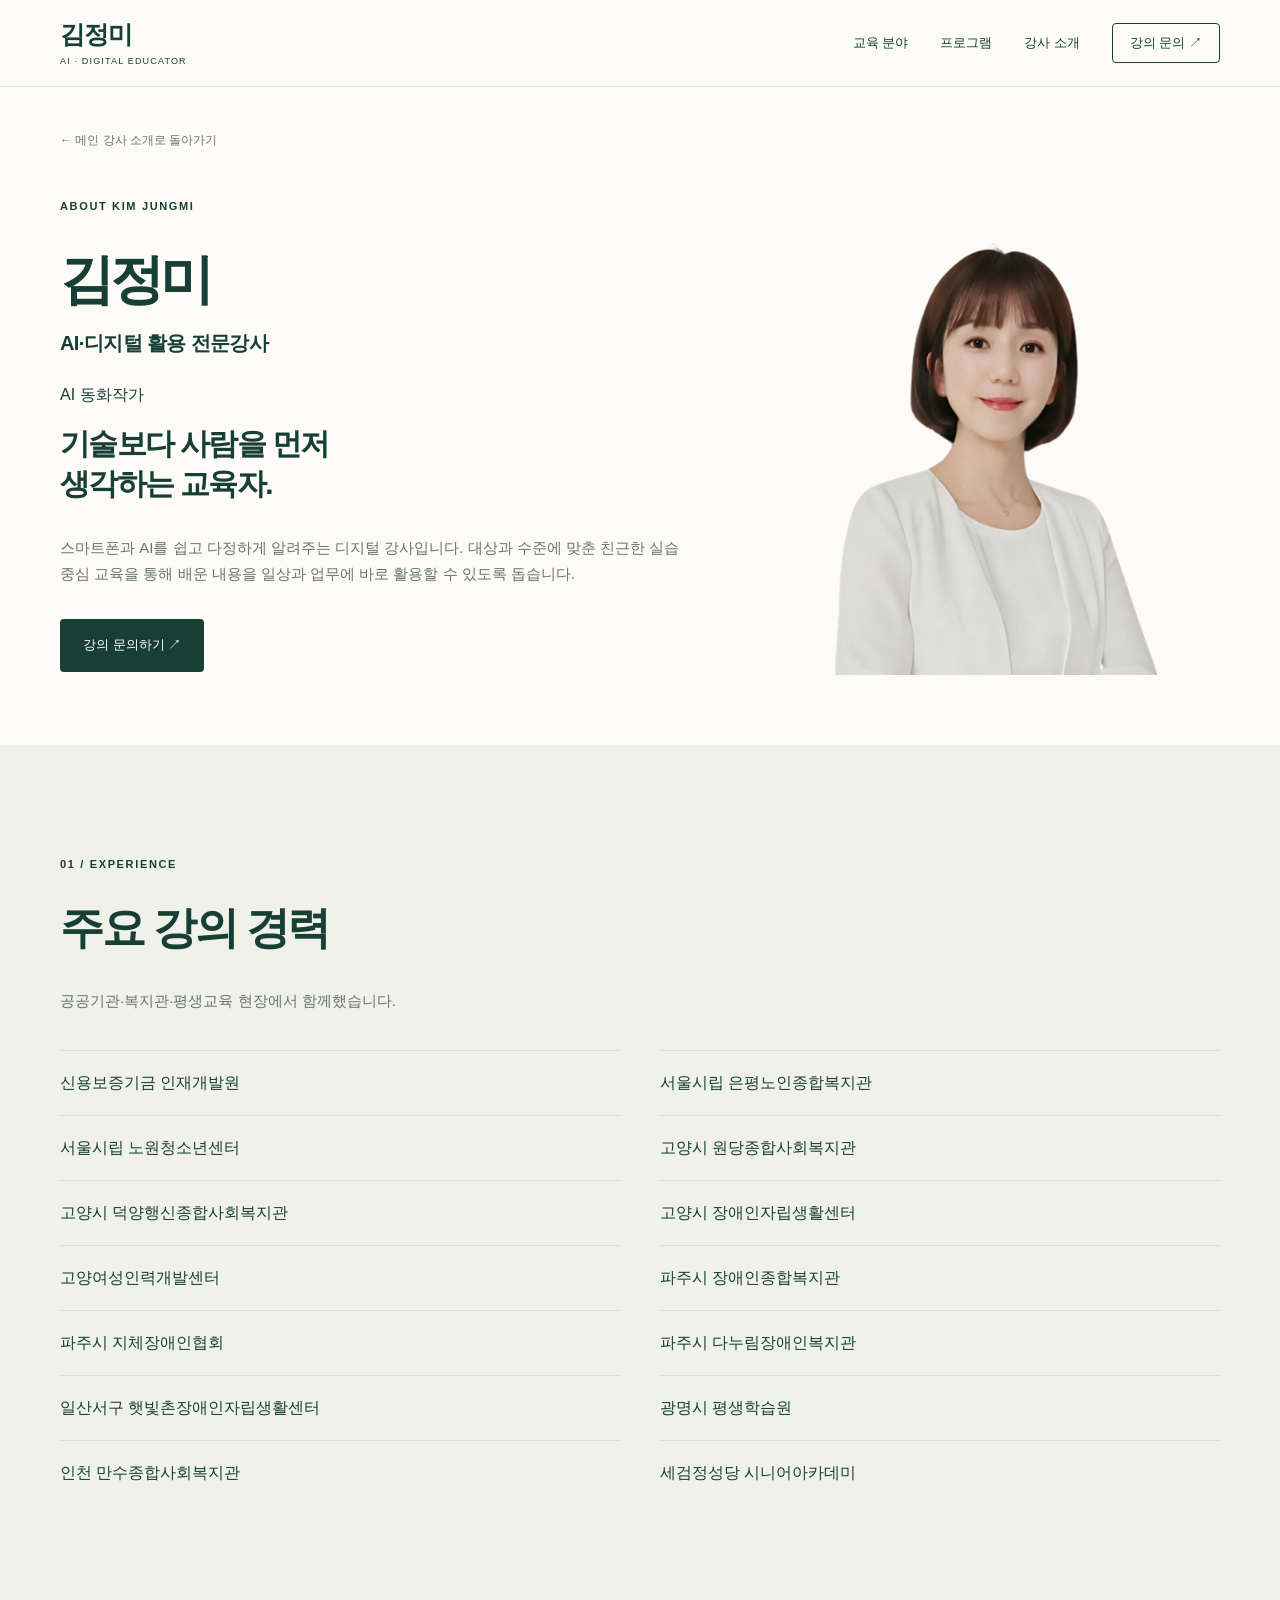
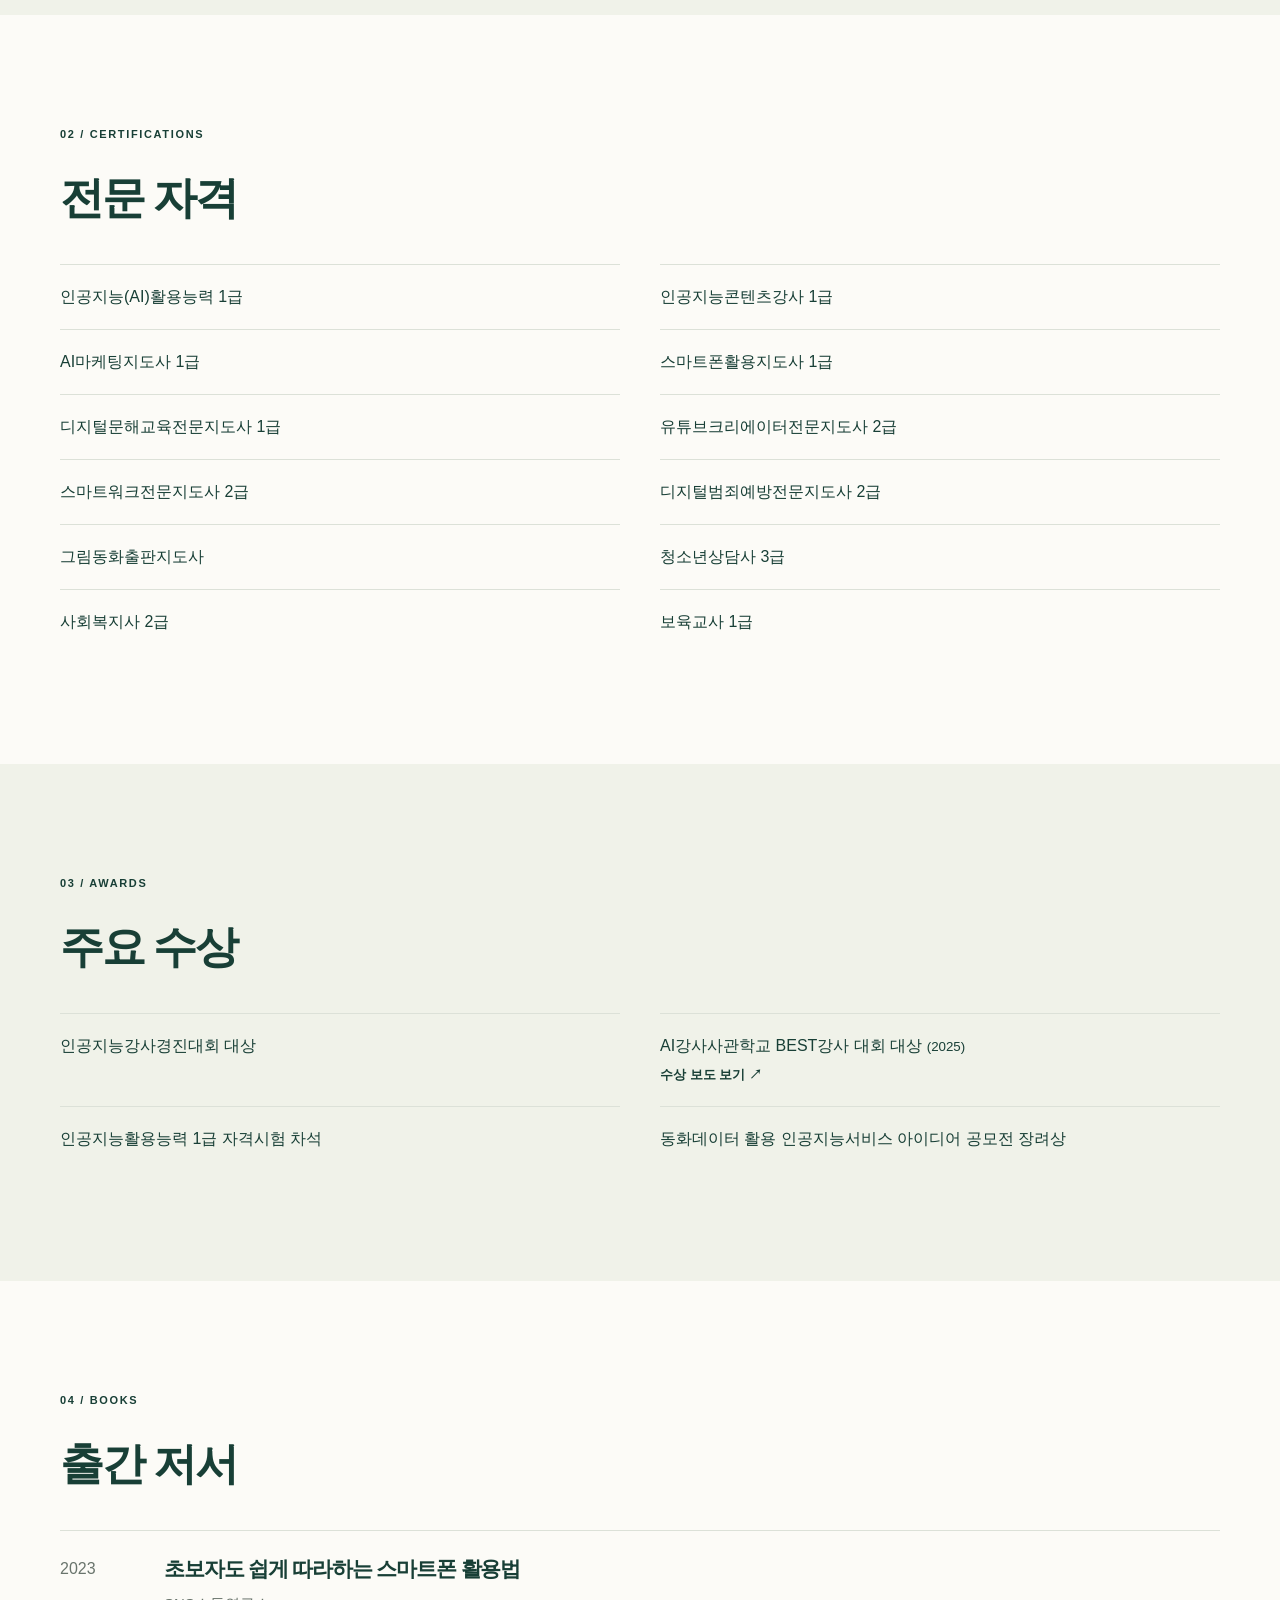
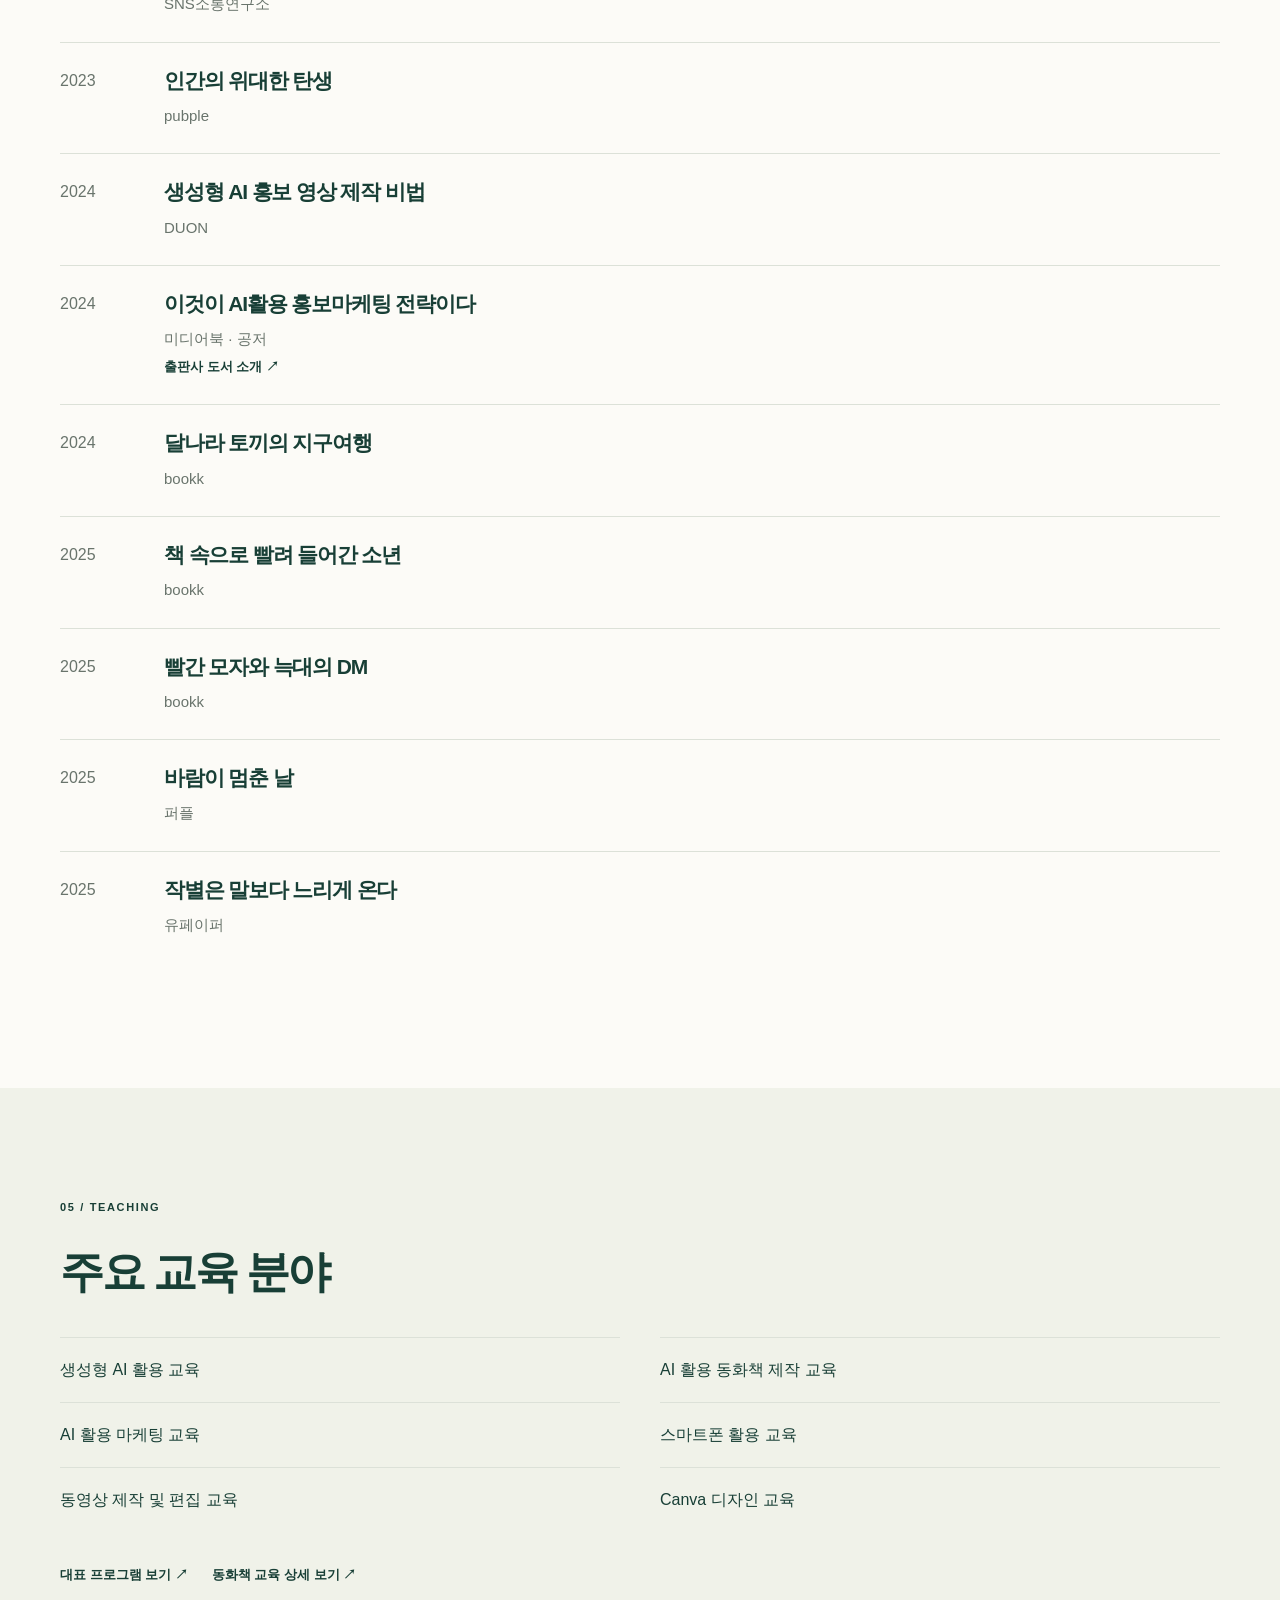
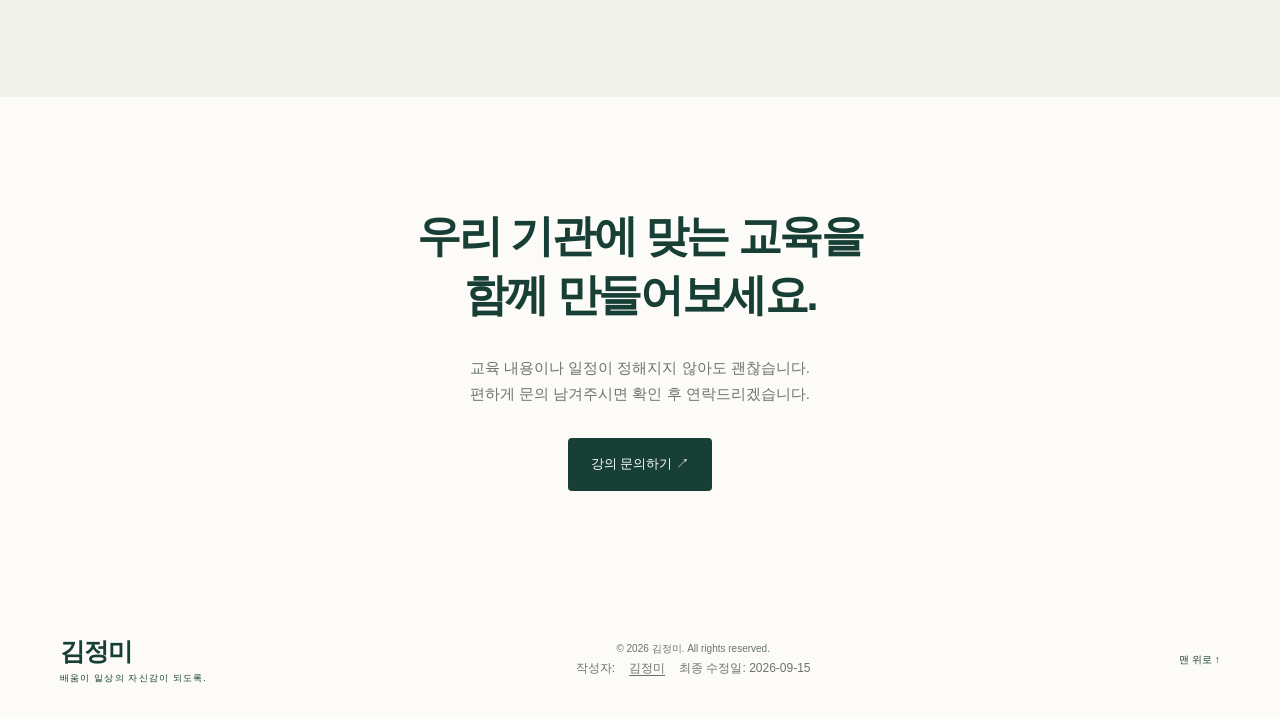
==== commit d511433e: "Show page author and actual modification date" ====
--- a/about.html
+++ b/about.html
@@ -15,13 +15,13 @@
 <meta name="twitter:title" content="김정미 강사 소개 | 경력·자격·저서">
 <meta name="twitter:description" content="AI와 디지털을 쉽고 실용적으로 알려주는 실습 중심 강사">
 <meta name="twitter:image" content="https://gangsa-five.vercel.app/assets/og-kim-jungmi.png">
-<meta name="twitter:image:alt" content="김정미 AI·디지털 활용 전문강사 소개"><script type="application/ld+json">{"@context": "https://schema.org", "@type": "ProfilePage", "@id": "https://gangsa-five.vercel.app/about.html#profile", "url": "https://gangsa-five.vercel.app/about.html", "name": "김정미 강사 소개", "mainEntity": {"@context": "https://schema.org", "@type": "Person", "name": "김정미", "jobTitle": "AI·디지털 활용 전문강사", "description": "AI와 디지털을 쉽고 실용적으로 알려주는 실습 중심 강사", "knowsAbout": ["AI 강의", "ChatGPT 교육", "생성형 AI", "스마트폰 교육"], "url": "https://gangsa-five.vercel.app/about.html", "sameAs": ["https://blog.naver.com/jungmi3122", "https://www.instagram.com/kjm.class/"], "@id": "https://gangsa-five.vercel.app/#kim-jungmi", "hasCredential": [{"@type": "EducationalOccupationalCredential", "name": "인공지능(AI)활용능력 1급"}, {"@type": "EducationalOccupationalCredential", "name": "인공지능콘텐츠강사 1급"}, {"@type": "EducationalOccupationalCredential", "name": "AI마케팅지도사 1급"}, {"@type": "EducationalOccupationalCredential", "name": "스마트폰활용지도사 1급"}, {"@type": "EducationalOccupationalCredential", "name": "디지털문해교육전문지도사 1급"}, {"@type": "EducationalOccupationalCredential", "name": "유튜브크리에이터전문지도사 2급"}, {"@type": "EducationalOccupationalCredential", "name": "스마트워크전문지도사 2급"}, {"@type": "EducationalOccupationalCredential", "name": "디지털범죄예방전문지도사 2급"}, {"@type": "EducationalOccupationalCredential", "name": "그림동화출판지도사"}, {"@type": "EducationalOccupationalCredential", "name": "청소년상담사 3급"}, {"@type": "EducationalOccupationalCredential", "name": "사회복지사 2급"}, {"@type": "EducationalOccupationalCredential", "name": "보육교사 1급"}]}}</script></head><body class="course-page profile-page"><a class="skip" href="#main">본문 바로가기</a><header><a class="brand" href="/#">김정미<span>AI · DIGITAL EDUCATOR</span></a><nav aria-label="주요 메뉴"><a href="/#teach">교육 분야</a><a href="/#programs">프로그램</a><a href="about.html">강사 소개</a><a class="nav-cta" href="/#inquiry-form">강의 문의 ↗</a></nav></header><main id="main">
+<meta name="twitter:image:alt" content="김정미 AI·디지털 활용 전문강사 소개"><script type="application/ld+json">{"@context": "https://schema.org", "@type": "ProfilePage", "@id": "https://gangsa-five.vercel.app/about.html#profile", "url": "https://gangsa-five.vercel.app/about.html", "name": "김정미 강사 소개", "mainEntity": {"@context": "https://schema.org", "@type": "Person", "name": "김정미", "jobTitle": "AI·디지털 활용 전문강사", "description": "AI와 디지털을 쉽고 실용적으로 알려주는 실습 중심 강사", "knowsAbout": ["AI 강의", "ChatGPT 교육", "생성형 AI", "스마트폰 교육"], "url": "https://gangsa-five.vercel.app/about.html", "sameAs": ["https://blog.naver.com/jungmi3122", "https://www.instagram.com/kjm.class/"], "@id": "https://gangsa-five.vercel.app/#kim-jungmi", "hasCredential": [{"@type": "EducationalOccupationalCredential", "name": "인공지능(AI)활용능력 1급"}, {"@type": "EducationalOccupationalCredential", "name": "인공지능콘텐츠강사 1급"}, {"@type": "EducationalOccupationalCredential", "name": "AI마케팅지도사 1급"}, {"@type": "EducationalOccupationalCredential", "name": "스마트폰활용지도사 1급"}, {"@type": "EducationalOccupationalCredential", "name": "디지털문해교육전문지도사 1급"}, {"@type": "EducationalOccupationalCredential", "name": "유튜브크리에이터전문지도사 2급"}, {"@type": "EducationalOccupationalCredential", "name": "스마트워크전문지도사 2급"}, {"@type": "EducationalOccupationalCredential", "name": "디지털범죄예방전문지도사 2급"}, {"@type": "EducationalOccupationalCredential", "name": "그림동화출판지도사"}, {"@type": "EducationalOccupationalCredential", "name": "청소년상담사 3급"}, {"@type": "EducationalOccupationalCredential", "name": "사회복지사 2급"}, {"@type": "EducationalOccupationalCredential", "name": "보육교사 1급"}]}, "author": {"@id": "https://gangsa-five.vercel.app/#kim-jungmi"}, "dateModified": "2026-09-15"}</script></head><body class="course-page profile-page"><a class="skip" href="#main">본문 바로가기</a><header><a class="brand" href="/#">김정미<span>AI · DIGITAL EDUCATOR</span></a><nav aria-label="주요 메뉴"><a href="/#teach">교육 분야</a><a href="/#programs">프로그램</a><a href="about.html">강사 소개</a><a class="nav-cta" href="/#inquiry-form">강의 문의 ↗</a></nav></header><main id="main">
 <section class="wrap course-intro"><a class="course-back" href="/#about">← 메인 강사 소개로 돌아가기</a><div class="profile-hero"><div><div class="eyebrow">ABOUT KIM JUNGMI</div><h1>김정미<span>AI·디지털 활용 전문강사</span></h1><p class="identity">AI 동화작가</p><h2>기술보다 사람을 먼저<br>생각하는 교육자.</h2><p>스마트폰과 AI를 쉽고 다정하게 알려주는 디지털 강사입니다. 대상과 수준에 맞춘 친근한 실습 중심 교육을 통해 배운 내용을 일상과 업무에 바로 활용할 수 있도록 돕습니다.</p><div class="actions"><a class="btn" href="/#inquiry-form">강의 문의하기 ↗</a></div></div><img src="assets/profile-0.png" alt="AI·디지털 활용 전문강사 김정미" width="420" height="580"></div></section>
 <section class="soft"><div class="wrap section"><div class="eyebrow">01 / EXPERIENCE</div><h2>주요 강의 경력</h2><p>공공기관·복지관·평생교육 현장에서 함께했습니다.</p><ul class="profile-list"><li>신용보증기금 인재개발원</li><li>서울시립 은평노인종합복지관</li><li>서울시립 노원청소년센터</li><li>고양시 원당종합사회복지관</li><li>고양시 덕양행신종합사회복지관</li><li>고양시 장애인자립생활센터</li><li>고양여성인력개발센터</li><li>파주시 장애인종합복지관</li><li>파주시 지체장애인협회</li><li>파주시 다누림장애인복지관</li><li>일산서구 햇빛촌장애인자립생활센터</li><li>광명시 평생학습원</li><li>인천 만수종합사회복지관</li><li>세검정성당 시니어아카데미</li></ul></div></section>
 <section class="wrap section"><div class="eyebrow">02 / CERTIFICATIONS</div><h2>전문 자격</h2><ul class="profile-list"><li>인공지능(AI)활용능력 1급</li><li>인공지능콘텐츠강사 1급</li><li>AI마케팅지도사 1급</li><li>스마트폰활용지도사 1급</li><li>디지털문해교육전문지도사 1급</li><li>유튜브크리에이터전문지도사 2급</li><li>스마트워크전문지도사 2급</li><li>디지털범죄예방전문지도사 2급</li><li>그림동화출판지도사</li><li>청소년상담사 3급</li><li>사회복지사 2급</li><li>보육교사 1급</li></ul></section>
 <section class="soft"><div class="wrap section"><div class="eyebrow">03 / AWARDS</div><h2>주요 수상</h2><ul class="profile-list"><li>인공지능강사경진대회 대상</li><li>AI강사사관학교 BEST강사 대회 대상 <small>(2025)</small><br><a class="text-link" href="https://www.fntoday.co.kr/news/articleView.html?idxno=362411" target="_blank" rel="noopener noreferrer">수상 보도 보기 ↗</a></li><li>인공지능활용능력 1급 자격시험 차석</li><li>동화데이터 활용 인공지능서비스 아이디어 공모전 장려상</li></ul></div></section>
 <section class="wrap section"><div class="eyebrow">04 / BOOKS</div><h2>출간 저서</h2><ul class="profile-books"><li><span>2023</span><div><h3>초보자도 쉽게 따라하는 스마트폰 활용법</h3><p>SNS소통연구소</p></div></li><li><span>2023</span><div><h3>인간의 위대한 탄생</h3><p>pubple</p></div></li><li><span>2024</span><div><h3>생성형 AI 홍보 영상 제작 비법</h3><p>DUON</p></div></li><li><span>2024</span><div><h3>이것이 AI활용 홍보마케팅 전략이다</h3><p>미디어북 · 공저</p><a class="text-link" href="https://gosi-law.com/product/이것이-ai활용-홍보마케팅-전략이다/197" target="_blank" rel="noopener noreferrer">출판사 도서 소개 ↗</a></div></li><li><span>2024</span><div><h3>달나라 토끼의 지구여행</h3><p>bookk</p></div></li><li><span>2025</span><div><h3>책 속으로 빨려 들어간 소년</h3><p>bookk</p></div></li><li><span>2025</span><div><h3>빨간 모자와 늑대의 DM</h3><p>bookk</p></div></li><li><span>2025</span><div><h3>바람이 멈춘 날</h3><p>퍼플</p></div></li><li><span>2025</span><div><h3>작별은 말보다 느리게 온다</h3><p>유페이퍼</p></div></li></ul></section>
 <section class="soft"><div class="wrap section"><div class="eyebrow">05 / TEACHING</div><h2>주요 교육 분야</h2><ul class="profile-list"><li>생성형 AI 활용 교육</li><li>AI 활용 동화책 제작 교육</li><li>AI 활용 마케팅 교육</li><li>스마트폰 활용 교육</li><li>동영상 제작 및 편집 교육</li><li>Canva 디자인 교육</li></ul><div class="actions"><a class="text-link" href="/#programs">대표 프로그램 보기 ↗</a><a class="text-link" href="ai-storybook.html">동화책 교육 상세 보기 ↗</a></div></div></section>
-<section class="wrap section course-end"><h2>우리 기관에 맞는 교육을<br>함께 만들어보세요.</h2><p>교육 내용이나 일정이 정해지지 않아도 괜찮습니다.<br>편하게 문의 남겨주시면 확인 후 연락드리겠습니다.</p><a class="btn" href="/#inquiry-form">강의 문의하기 ↗</a></section></main><footer class="wrap"><a class="brand" href="/">김정미<span>배움이 일상의 자신감이 되도록.</span></a><p>© <span id="year">2026</span> 김정미. All rights reserved.</p><a href="#main">맨 위로 ↑</a></footer>
+<section class="wrap section course-end"><h2>우리 기관에 맞는 교육을<br>함께 만들어보세요.</h2><p>교육 내용이나 일정이 정해지지 않아도 괜찮습니다.<br>편하게 문의 남겨주시면 확인 후 연락드리겠습니다.</p><a class="btn" href="/#inquiry-form">강의 문의하기 ↗</a></section></main><footer class="wrap"><a class="brand" href="/">김정미<span>배움이 일상의 자신감이 되도록.</span></a><div class="footer-info"><p>© <span id="year">2026</span> 김정미. All rights reserved.</p><p class="page-byline">작성자: <a href="about.html">김정미</a><span>최종 수정일: <time datetime="2026-09-15">2026-09-15</time></span></p></div><a href="#main">맨 위로 ↑</a></footer>
 <script>document.querySelector('#year').textContent = new Date().getFullYear();</script>
 </body></html>
--- a/style.css
+++ b/style.css
@@ -91,3 +91,7 @@
 .about-profile-actions{display:flex;flex-wrap:wrap;gap:16px}
 .profile-page .profile-hero{display:grid;grid-template-columns:1.4fr 1fr;gap:64px;align-items:center}.profile-page .profile-hero img{width:100%;height:auto;max-width:360px;justify-self:center}.profile-page h1 span{display:block;font-size:20px;letter-spacing:-.03em;margin-top:12px}.profile-page .profile-hero h2{font-size:30px}.profile-page .profile-list{list-style:none;padding:0;display:grid;grid-template-columns:repeat(2,minmax(0,1fr));gap:0 40px;margin:36px 0 0}.profile-page .profile-list li{padding:18px 0;border-top:1px solid var(--line);font-size:16px}.profile-page .profile-books{list-style:none;padding:0;margin-top:36px}.profile-page .profile-books li{display:grid;grid-template-columns:80px 1fr;gap:24px;padding:24px 0;border-top:1px solid var(--line)}.profile-page .profile-books h3{font-size:21px;margin-bottom:8px}.profile-page .profile-books p{margin:0}.profile-page .profile-books li>span{color:var(--muted)}
 @media(max-width:700px){.profile-page .profile-hero{grid-template-columns:1fr;gap:36px}.profile-page .profile-hero img{max-width:260px}.profile-page .profile-list{grid-template-columns:1fr}.profile-page .profile-books li{grid-template-columns:48px 1fr;gap:16px}}
+
+/* 작성자와 수정일은 실제 콘텐츠 수정 시 함께 갱신합니다. */
+footer .footer-info{text-align:center}footer .footer-info p{margin:0}footer .page-byline{display:flex;flex-wrap:wrap;justify-content:center;gap:4px 14px;margin-top:8px;font-size:12px;line-height:1.8}footer .page-byline a{text-decoration:underline;text-underline-offset:3px}
+@media(max-width:700px){footer .footer-info{text-align:left}footer .page-byline{justify-content:flex-start}}
